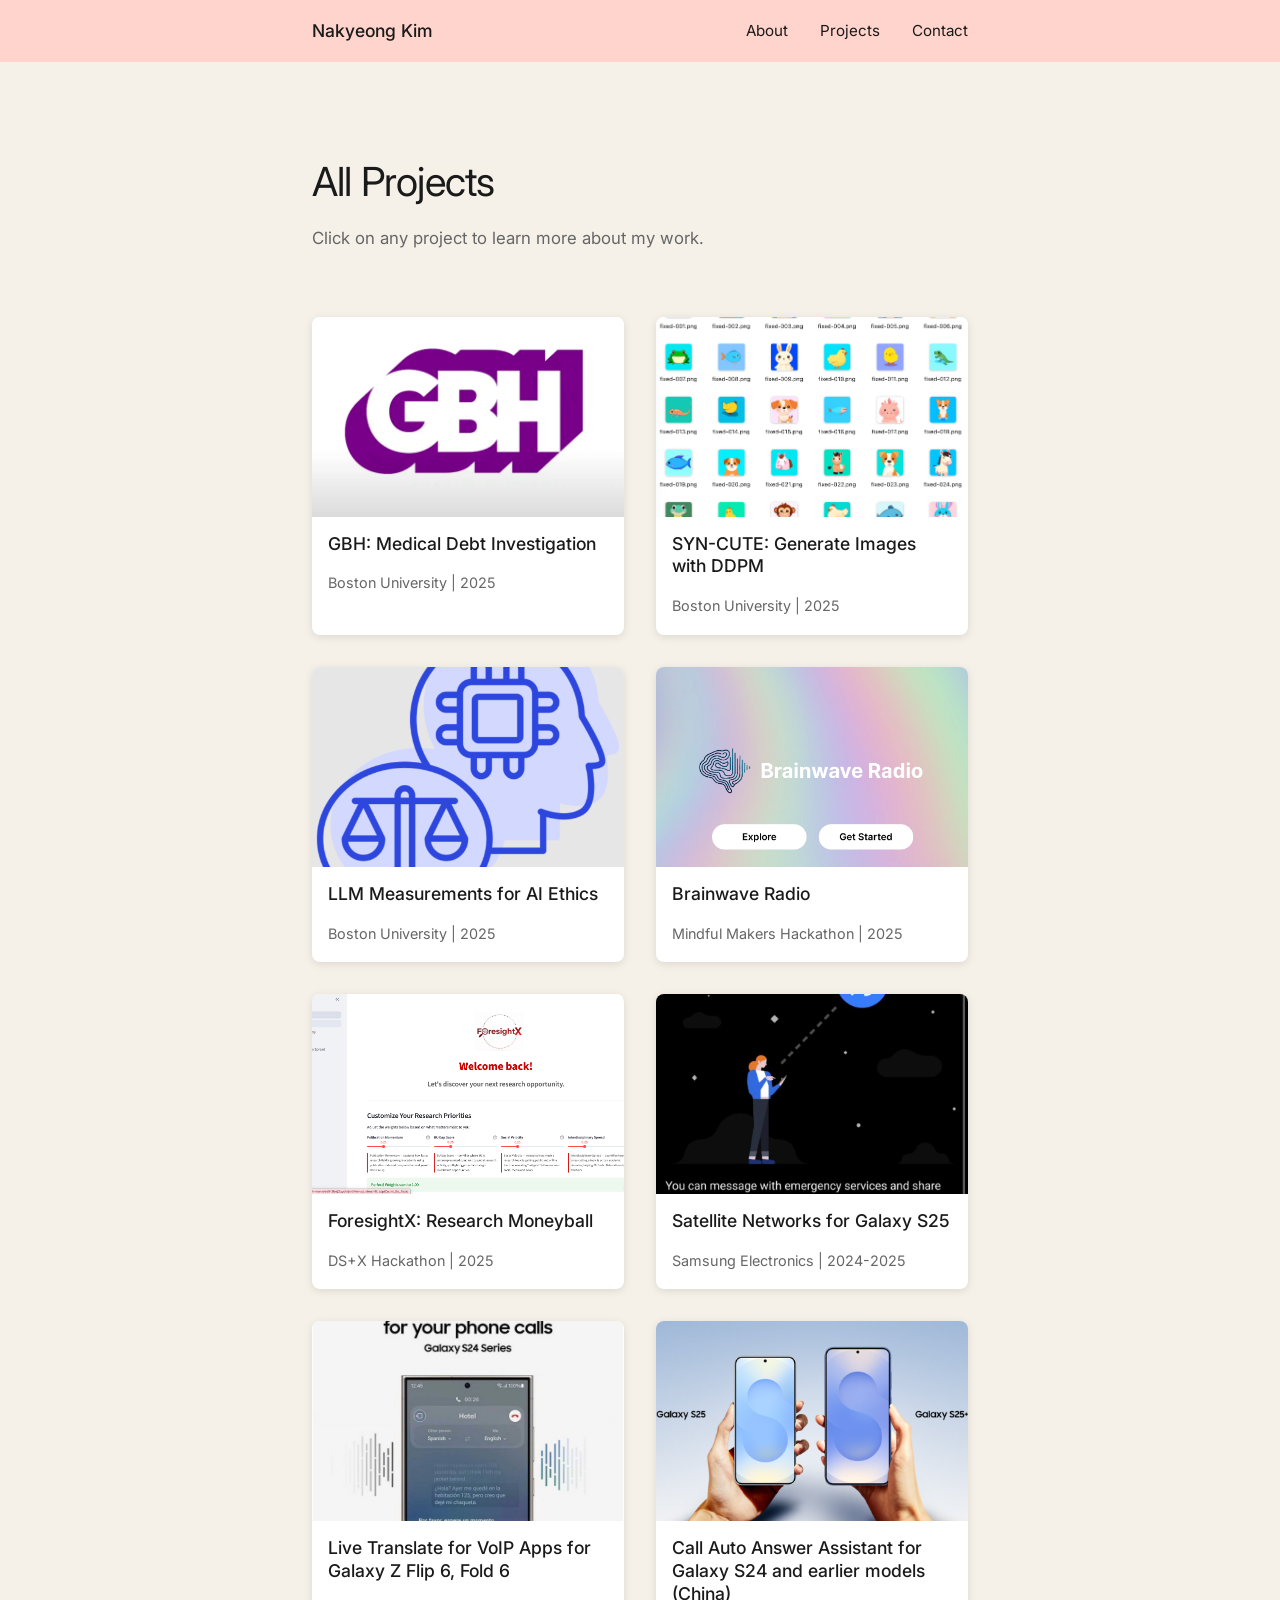
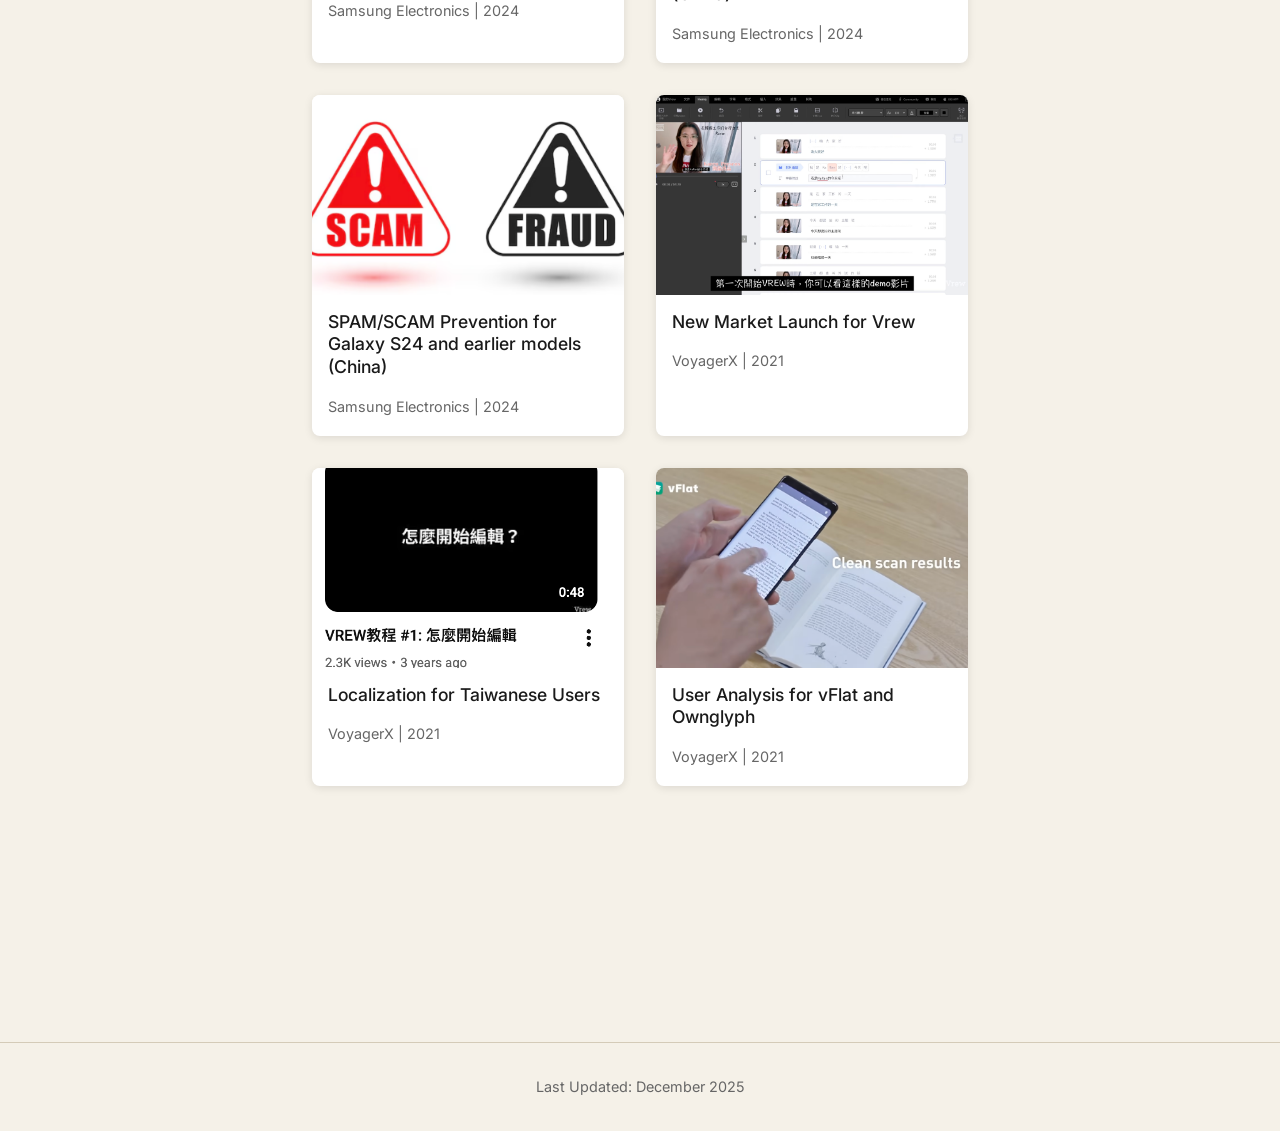
==== projects.html @ 4fd718ca "update project details" ====
<!DOCTYPE html>
<html lang="en">

<head>
    <meta charset="UTF-8">
    <meta name="viewport" content="width=device-width, initial-scale=1.0">
    <title>Projects - Nakyeong Kim</title>
    <meta name="description" content="Project portfolio of Nakyeong Kim">
    <link rel="preconnect" href="https://fonts.googleapis.com">
    <link rel="preconnect" href="https://fonts.gstatic.com" crossorigin>
    <link href="https://fonts.googleapis.com/css2?family=Inter:wght@300;400;500;600&display=swap" rel="stylesheet">
    <link rel="stylesheet" href="style.css">
</head>

<body>
    <nav id="navbar">
        <div class="nav-container">
            <a href="index.html" class="nav-brand">Nakyeong Kim</a>
            <ul class="nav-links">
                <li><a href="index.html#about">About</a></li>
                <li><a href="index.html#research">Projects</a></li>
                <li><a href="index.html#contact">Contact</a></li>
            </ul>
        </div>
    </nav>

    <main>
        <section id="projects-gallery">
            <div class="container">
                <!-- Gallery View -->
                <div id="gallery-view">
                    <h1>All Projects</h1>
                    <p class="page-intro">Click on any project to learn more about my work.</p>

                    <div class="gallery-grid">
                        <!-- Reordered Project Cards -->
                        <div class="gallery-card" onclick="showProject('project6')">
                            <div class="gallery-image">
                                <img src="images/GBH.png" alt="GBH Medical Debt" class="project-thumbnail">
                            </div>
                            <h3>GBH: Medical Debt Investigation</h3>
                            <p class="gallery-meta">Boston University | 2025</p>
                        </div>

                        <div class="gallery-card" onclick="showProject('project9')">
                            <div class="gallery-image">
                                <img src="images/synCUTE.png" alt="synCute" class="project-thumbnail">
                            </div>
                            <h3>SYN-CUTE: Generate Images with DDPM</h3>
                            <p class="gallery-meta">Boston University | 2025</p>
                        </div>

                        <div class="gallery-card" onclick="showProject('project8')">
                            <div class="gallery-image">
                                <img src="images/AIEthics.png" alt="AI Ethics" class="project-thumbnail">
                            </div>
                            <h3>LLM Measurements for AI Ethics</h3>
                            <p class="gallery-meta">Boston University | 2025</p>
                        </div>

                        <div class="gallery-card" onclick="showProject('project11')">
                            <div class="gallery-image">
                                <img src="images/brainwave.png" alt="Brainwave Radio" class="project-thumbnail">
                            </div>
                            <h3>Brainwave Radio</h3>
                            <p class="gallery-meta">Mindful Makers Hackathon | 2025</p>
                        </div>

                        <div class="gallery-card" onclick="showProject('project12')">
                            <div class="gallery-image">
                                <img src="images/moneyball.png" alt="Research Moneyball" class="project-thumbnail">
                            </div>
                            <h3>ForesightX: Research Moneyball</h3>
                            <p class="gallery-meta">DS+X Hackathon | 2025</p>
                        </div>

                        <div class="gallery-card" onclick="showProject('project1')">
                            <div class="gallery-image">
                                <img src="images/Satellite.png" alt="Satellite Networks" class="project-thumbnail">
                            </div>
                            <h3>Satellite Networks for Galaxy S25</h3>
                            <p class="gallery-meta">Samsung Electronics | 2024-2025</p>
                        </div>

                        <div class="gallery-card" onclick="showProject('project2')">
                            <div class="gallery-image">
                                <img src="images/LiveTranslate.png" alt="Live Translate" class="project-thumbnail">
                            </div>
                            <h3>Live Translate for VoIP Apps for Galaxy Z Flip 6, Fold 6</h3>
                            <p class="gallery-meta">Samsung Electronics | 2024</p>
                        </div>

                        <div class="gallery-card" onclick="showProject('project3')">
                            <div class="gallery-image">
                                <img src="images/GalaxyS25.png" alt="Call Assistant" class="project-thumbnail">
                            </div>
                            <h3>Call Auto Answer Assistant for Galaxy S24 and earlier models (China)</h3>
                            <p class="gallery-meta">Samsung Electronics | 2024</p>
                        </div>

                        <div class="gallery-card" onclick="showProject('project4')">
                            <div class="gallery-image">
                                <img src="images/SPAM.png" alt="SPAM Prevention" class="project-thumbnail">
                            </div>
                            <h3>SPAM/SCAM Prevention for Galaxy S24 and earlier models (China)</h3>
                            <p class="gallery-meta">Samsung Electronics | 2024</p>
                        </div>

                        <div class="gallery-card" onclick="showProject('project5')">
                            <div class="gallery-image">
                                <img src="images/VREW.png" alt="Vrew Taiwan" class="project-thumbnail">
                            </div>
                            <h3>New Market Launch for Vrew</h3>
                            <p class="gallery-meta">VoyagerX | 2021</p>
                        </div>

                        <div class="gallery-card" onclick="showProject('project7')">
                            <div class="gallery-image">
                                <img src="images/VREW_tutorial.png" alt="Vrew Tutorials" class="project-thumbnail">
                            </div>
                            <h3>Localization for Taiwanese Users</h3>
                            <p class="gallery-meta">VoyagerX | 2021</p>
                        </div>

                        <div class="gallery-card" onclick="showProject('project10')">
                            <div class="gallery-image">
                                <img src="images/vflat.png" alt="User Analysis" class="project-thumbnail">
                            </div>
                            <h3>User Analysis for vFlat and Ownglyph</h3>
                            <p class="gallery-meta">VoyagerX | 2021</p>
                        </div>
                    </div>
                </div>

                <!-- Project Detail View -->
                <div id="project-detail-view" style="display:none;">
                    <div class="project-main-content" id="project-content">
                        <!-- Content populated dynamically -->
                    </div>

                    <div class="back-link">
                        <button class="back-to-gallery" onclick="showGallery()">← Back to All Projects</button>
                    </div>
                </div>
            </div>
        </section>
    </main>

    <footer>
        <div class="container">
            <p>Last Updated: December 2025</p>
        </div>
    </footer>

    <script>
        const projects = {
            project1: {
                title: "Satellite Networks for Galaxy S25 Series, Fold7, and Flip7",
                meta: "Samsung Electronics | 2024-2025",
                role: "Product Manager/User Experience Manager",
                overview: "As one of 3 product managers in a team of over 100 collaborators, co-led the design and implementation of satellite network features for Samsung's flagship Galaxy devices, enabling users to send messages and make emergency calls even in areas without cellular coverage.",
                responsibilities: [
                    "Designed comprehensive user journey steps and screens for a new feature, satellite networks, targeting 165M market opportunity.",
                    "Tailored user flows to accommodate different carrier infrastructures (T-Mobile, Verizon, CTC), different satellite specs(Starlink, Skylo, Tiantong) and different device models (bar, foldable).",
                    "Coordinated with hardware, software, design, and partnership teams across multiple regions."
                ],
                outcomes: [
                    "Successfully launched satellite networks feature with 3 different carriers, each with different satellite specs and partners, in 2 countries: T-Mobile with Starlink in the United States, Verizon with Google, Skylo in the United States, and CTC with Chinese government and Tiantong Satellite in China mainland."
                ],
                skills: {
                    technical: ["UX Design", "User Journey Mapping", "Prototyping", "Data Analysis"],
                    collaboration: ["Cross-functional team coordination", "Stakeholder management", "International partnerships"]
                },
                links: [
                    { text: "T-Mobile", url: "https://www.t-mobile.com/coverage/satellite-phone-service" },
                    { text: "Verizon", url: "https://www.verizon.com/wireless-devices/smartphones/messages-via-satellite/" },
                    { text: "CTC", url: "https://www.bonchip.com.cn/en/Success-Stories/64.html" }
                ],
                shortTitle: "Satellite Networks for Galaxy S25"
            },
            project2: {
                title: "Live Translate for VoIP Apps for Galaxy Z Flip 6, Fold 6",
                meta: "Samsung Electronics | 2024",
                role: "Product Manager/User Experience Manager",
                overview: "Implemented and expanded Samsung's AI-powered Live Translate feature to support third-party VoIP applications, breaking down language barriers in real-time video and voice calls.",
                responsibilities: [
                    "Analyzed call patterns before and after the feature launch.",
                    "Test and validated the feature, including possible hallucination cases, and implemented necessary safety measures.",
                    "Proposed UX adjustments for each VoIP app for better user experience, including WhatsApp, Google Meet, and KakaoTalk.",
                    "Closley collaborated with design and software teams to implement the feature."
                ],
                outcomes: [
                    "Succesfully launched Live Translate for S24 series and Live Translate for VoIP apps for Galaxy Z Flip/Fold 6.",
                    "Achieved ~3% existing Galaxy S Series user adoption."
                ],
                skills: {
                    technical: ["SQL", "Python", "Data Analysis", "AI Feature Design"],
                    collaboration: ["Product management", "UX research", "Cross-platform integration"]
                },
                links: [
                    { text: "How-To Video", url: "https://youtu.be/pjO51vbbCRY?si=dKKgnFYtHtz6vLuz" },
                    { text: "AD Video", url: "https://youtube.com/shorts/wC5VoVBPYyE?si=B_LuHvbTfmUnu9YQ" }
                ],
                shortTitle: "Live Translate for VoIP Apps"
            },
            project3: {
                title: "Call Auto Answer Assistant for Galaxy S24 and earlier models (China)",
                meta: "Samsung Electronics | 2024",
                role: "Product Manager/User Experience Manager",
                overview: "Designed and launched an AI-driven call assistant feature specifically tailored for the Chinese market.",
                responsibilities: [
                    "Led cross-regional collaboration with multiple China subsidiaries.",
                    "Designed user journey flows for Chinese communication patterns with distinct requirements from Chinese government.",
                    "Tested and validated the feature, including possible hallucination cases, and implemented necessary safety measures."
                ],
                outcomes: [
                    "Achieved the main goal of the project, which was to close the key gap with the competitors in China by adding the feature."
                ],
                skills: {
                    technical: ["UX Design", "AI Feature Design", "Localization", "Data Analysis", "Mandarin Language"],
                    collaboration: ["Cross-regional team management", "Cultural adaptation", "Privacy compliance"]
                },
                links: [],
                shortTitle: "Call Auto Answer Assistant"
            },
            project4: {
                title: "SPAM/SCAM Prevention for Galaxy S24 and earlier models (China)",
                meta: "Samsung Electronics | 2024",
                role: "Product Manager/User Experience Manager",
                overview: "Co-led the development of an advanced spam and scam prevention system for the Galaxy S25 series in China.",
                responsibilities: [
                    "Conducted in-depth analysis using SQL and Python.",
                    "Performed comprehensive competitive analysis.",
                    "Collaborated with data science teams on ML models."
                ],
                outcomes: [
                    "Achieved the main goal of the project, which was to close the key gap with the competitors in China by adding the feature.",
                    "Took this project as the first step to build a spam and scam prevention system in other markets."
                ],
                skills: {
                    technical: ["SQL", "Python", "Machine Learning", "Data Analysis"],
                    collaboration: ["Data science collaboration", "Product strategy", "Competitive research"]
                },
                links: [],
                shortTitle: "SPAM/SCAM Prevention"
            },
            project5: {
                title: "New Market Launch for Vrew",
                meta: "VoyagerX | 2021",
                role: "Product Manager",
                overview: "Led the market research, localization, and launch of Vrew, an AI-powered video editing application, in the Taiwan market.",
                responsibilities: [
                    "Conducted over 30 user testing sessions with local YouTube creators to understand user needs and preferences.",
                    "Led a team of 2, a software developer and I, to develop go-to-market strategies for Taiwan launch and implemented the strategies."

                ],
                outcomes: [
                    "Successfully launched Vrew in Taiwan in 3 months, from market research to launch.",
                    "Achieved a 5%p increase in Monthly Active Users after one month."
                ],
                skills: {
                    technical: ["SQL", "Google Analytics", "User Research", "Market Analysis", "Mandarin Language", "Localization"],
                    collaboration: ["User testing coordination", "Go-to-market strategy", "Regional partnerships"]
                },
                links: [
                    { text: "Vrew Taiwan", url: "https://vrew.ai/zh-TW/" }
                ],
                shortTitle: "Vrew Video Editor - Taiwan Launch"
            },
            project6: {
                title: "GBH: Medical Debt Investigation",
                meta: "Boston University | 2025",
                role: "Slides/Deliverables Coordinator, Data Analyst",
                overview: "Worked with the client, a journalist at GBH, to investigate the court data in Massachusetts to figure out the trends of medical debt, focusing on ambulance services and veterinary care debt.",
                responsibilities: [
                    "Analyzed overall court data using SQL and Python, to find the trends of medical debt filings in Massachusetts.",
                    "Validated data and numbers that were deliverd to the client beforehand to ensure accuracy.",
                    "Created data visualizations and .csv files to communicate findings with the client, a journalist at GBH.",
                    "Ensured the quality of every deliverable and presentations, including github repository and shared Google Drive folders for better collaboration and client communication."
                ],
                outcomes: [
                    "Successfully completed the project on time and delivered the findings to the client, which was featured in two articles on GBH.",
                    "Shared the analysis and insights with the report and poster presentation on the Demo Day"
                ],
                skills: {
                    technical: ["Python", "SQL", "Looker Studio"],
                    collaboration: ["Data presentation", "Client communication", "Deliverable coordination"]
                },
                links: [
                    { text: "Ambulance Debt Article", url: "https://www.wgbh.org/news/health/2025-11-24/need-an-ambulance-in-massachusetts-it-could-leave-you-thousands-in-debt" },
                    { text: "Pet Debt Article", url: "https://www.wgbh.org/news/local/2025-12-15/pet-debt-is-on-the-rise-its-landing-more-people-in-court" }
                ],
                shortTitle: "GBH: Medical Debt Investigation"
            },
            project7: {
                title: "Localization for Taiwanese Users",
                meta: "VoyagerX | 2021",
                role: "Product Manager",
                overview: "Created comprehensive video tutorials to help Taiwanese users get started with Vrew's AI-powered video editing features.",
                responsibilities: [
                    "Produced tutorials by Vrew in Taiwanese version as dogfooding and shared feedback and possible improvements with the team.",
                    "Demonstrated key features and workflows and gathered user feedback to improve tutorial content."
                ],
                outcomes: [
                    "Created the videos as the main source of education for Taiwanese users to get started with Vrew and for CS team to help them understand the product.",
                    "By sharing the video and testing the product with Taiwanese users, the team was able to improve the product based on the feedback, which contributed to 5%p increase in Monthly Active Users after one month."
                ],
                skills: {
                    technical: ["Video Production", "Content Creation", "Localization"],
                    collaboration: ["User education", "Feedback collection", "Community engagement"]
                },
                links: [
                    { text: "Tutorial 1", url: "https://youtu.be/7mSzyBrVYF8?si=nEXOcerzpyeCGx_T" },
                    { text: "Tutorial 2", url: "https://youtu.be/doPzrI3zNnM?si=XdDPCY208_eCGvfI" },
                    { text: "Tutorial 3", url: "https://youtu.be/FXpU-ItSork?si=9VV20jpGS-3KTWdC" },
                    { text: "Tutorial 4", url: "https://youtu.be/-70D_ZGPBfY?si=CFIt2Yt-o4AXp4jm" }
                ],
                shortTitle: "Create Vrew Tutorials for Taiwanese Users"
            },
            project8: {
                title: "LLM Measurements for AI Ethics",
                meta: "Boston University | 2025",
                role: "Main Coder, Researcher",
                overview: "As a team, we conducted research on ethical implications of AI systems, especially in the field of Privacy, developing comprehensive benchmarks to evaluate AI model behavior and fairness.",
                responsibilities: [
                    "Developed ethical benchmark framework, including prompt testing and documentation evaluation, in the field of Privacy for AI model evaluation.",
                    "Collaborating with another teammate, we created a prompt testing methodology to have 2 LLMs generate responses to the prompt and have another LLM evaluate the responses as a judge.",
                    "Wrote four parts of the research paper, regarding categories related to Privacy Risk & Attacks and AI Agent Data."
                ],
                outcomes: [
                    "Received 98/100 for the final report, especially for the prompt testing methodology and mechanisms."
                ],
                skills: {
                    technical: ["Python", "API Call", "LLM API", "Ethical AI Frameworks", "Benchmark Development"],
                    collaboration: ["Academic research", "Ethics committees", "Interdisciplinary collaboration"]
                },
                links: [
                    { text: "Research Paper", url: "https://drive.google.com/file/d/1JwAq4ewSHCd9zw3V1jx_fV_gp8j-hmCy/view?usp=sharing" },
                    { text: "Github", url: "https://github.com/MarkYu1111/AI_Ethics_Six_Smarties" }
                ],
                shortTitle: "AI Ethics Research"
            },
            project9: {
                title: "SYN-CUTE: Generate Images with DDPM",
                meta: "Boston University | 2025",
                role: "Solo Project",
                overview: "As a part of DS542: Deep Learning in Data Science, I implemented an image generation model using Denoising Diffusion Probabilistic Models (DDPM) trained on 22,000 animal images to create cute and appealing visual content.",
                responsibilities: [
                    "Implemented DDPM (Denoising Diffusion Probabilistic Model) for image generation to reach the target Inception Score of 9, which was second highest in the class.",
                    "Optimized model performance and generation quality by fine-tuning hyperparameters and using data augmentation techniques."
                ],
                outcomes: [
                    "Took the top place in the class overall, with inception score of 9.007 (avg 6.5), Inception Fréchet Distance of 460 (avg 900), and satisfactory class diversity with each class having 50% of the total images."
                ],
                skills: {
                    technical: ["Python", "PyTorch", "DDPM", "Deep Learning", "Computer Vision"],
                    collaboration: ["Independent research", "Dataset curation", "Model optimization"]
                },
                links: [],
                shortTitle: "synCute: AI-Powered Design Tool"
            },
            project10: {
                title: "User Analysis for vFlat and Ownglyph",
                meta: "VoyagerX | 2021",
                role: "Product Manager",
                overview: "As one of the only two product managers in the company, I conducted user data analysis for other services from the company, including vFlat, a document scanning application, to improve user experience and retention.",
                responsibilities: [
                    "Analyzed user behavior patterns using SQL and Google Analytics, and identified key user segments and their needs.",
                    "Led bi-weekly data analysis meetings with designers and developers to discuss user data and make data-driven decisions.",
                    "Wrote guidelines with SQL queries for CS team without technical backgrounds to understand the user data and run the queries to analyze the data."
                ],
                outcomes: [
                    "Helped developers to understand the user data to close siloed understanding between product and development teams and improve user experience.",
                    "Assisted other product managers and CS team with following the guidelines, which helped them to analyze user actions alone after several rounds of data meetings."
                ],
                skills: {
                    technical: ["SQL", "Google Analytics", "User Behavior Analysis", "Data Visualization"],
                    collaboration: ["Product team collaboration", "User research", "Data-driven decision making"]
                },
                links: [],
                shortTitle: "User Analysis"
            },
            project11: {
                title: "Brainwave Radio",
                meta: "Mindful Makers Hackathon | 2025",
                role: "Main Coder (A team of 2: Designer, Programmer)",
                overview: "Developed a music generation system that creates personalized soundscapes based on real-time EEG data obtained through Neurables headset to enhance mindfulness and meditation experiences.",
                responsibilities: [
                    "Designed and implemented a brainwave-to-music pipeline using EEG data, being generated real-time with Neuralbe headsets.",
                    "Created emotion detection algorithms to map brainwave patterns to musical elements based on EEG data.",
                    "Integrated AI music generation to produce adaptive soundscapes in real-time, both individual and group sessions."
                ],
                outcomes: [
                    "Successfully generated audio based on the EEG data in real-time",
                    "Delivered the first MVP of the project in 6 hours."
                ],
                skills: {
                    technical: ["Python", "EEG Data Processing", "AI Music Generation", "Emotion Detection"],
                    collaboration: ["Hackathon team collaboration", "Rapid prototyping", "Design collaboration"]
                },
                links: [
                    { text: "GitHub", url: "https://github.com/NakyeongKimm/Mindfulness-Hack-BrainwaveRadio" }
                ],
                shortTitle: "Brainwave Radio"
            },
            project12: {
                title: "ForesightX: Research Moneyball",
                meta: "DS+X Hackathon | 2025",
                role: "Main Coder (A team of 4: 2 Designers, 2 Programmers)",
                overview: "Built a data-driven platform to optimize research topic selection using advanced analytics.",
                responsibilities: [
                    "Led a team of four to develop a data-driven platform to optimize research topic selection using advanced analytics.",
                    "Developed predictive models to identify high-impact research topics by analzing academic papers and research data from OpenAlex API.",
                    "Created data visualization dashboards for research metrics and trends.",
                    "Presented findings to the hackathon judges and received positive feedback."
                ],
                outcomes: [
                    "Successfully developed a data-driven platform to optimize research topic selection using advanced analytics and presented findings with deployed web app."
                ],
                skills: {
                    technical: ["Python", "API Call", "Data Visualization", "Analytics"],
                    collaboration: ["Hackathon collaboration", "Data science teamwork", "Presentation"]
                },
                links: [
                    { text: "GitHub", url: "https://github.com/NakyeongKimm/DS-X-Research-Moneyball" }
                ],
                shortTitle: "Research Moneyball"
            }
        };

        function showProject(projectId) {
            const project = projects[projectId];
            const galleryView = document.getElementById('gallery-view');
            const detailView = document.getElementById('project-detail-view');
            const contentDiv = document.getElementById('project-content');

            // Build project content with links after overview
            let content = `
                <h2>${project.title}</h2>
                <p class="project-meta">${project.meta}</p>
                
                <h3>Overview</h3>
                <p>${project.overview}</p>
            `;

            // Add links right after overview if they exist
            if (project.links.length > 0) {
                content += `
                    <div class="project-links">
                        ${project.links.map(link => `<a href="${link.url}" target="_blank">${link.text}</a>`).join('')}
                    </div>
                `;
            }

            // Add Job Title/Role
            content += `
                <h3>Job Title/Role</h3>
                <p>${project.role || 'Product Manager'}</p>
            `;

            // Add responsibilities
            content += `
                <h3>Key Responsibilities</h3>
                <ul>
                    ${project.responsibilities.map(r => `<li>${r}</li>`).join('')}
                </ul>
            `;

            // Add outcomes if they exist
            if (project.outcomes && project.outcomes.length > 0) {
                content += `
                    <h3>Outcomes</h3>
                    <ul>
                        ${project.outcomes.map(o => `<li>${o}</li>`).join('')}
                    </ul>
                `;
            }

            // Add skills
            content += `
                <h3>Skills</h3>
                <div class="skills-section">
                    <div class="skill-category">
                        <h4>Technical Skills</h4>
                        <div class="skill-tags">
                            ${project.skills.technical.map(skill => `<span class="skill-tag">${skill}</span>`).join('')}
                        </div>
                    </div>
                    <div class="skill-category">
                        <h4>Collaboration</h4>
                        <div class="skill-tags">
                            ${project.skills.collaboration.map(skill => `<span class="skill-tag">${skill}</span>`).join('')}
                        </div>
                    </div>
                </div>
            `;

            contentDiv.innerHTML = content;

            // Toggle views
            galleryView.style.display = 'none';
            detailView.style.display = 'block';
            window.scrollTo({ top: 0, behavior: 'smooth' });
        }

        function showGallery() {
            const galleryView = document.getElementById('gallery-view');
            const detailView = document.getElementById('project-detail-view');

            galleryView.style.display = 'block';
            detailView.style.display = 'none';
            window.scrollTo({ top: 0, behavior: 'smooth' });
        }

        // Check for hash in URL on page load and show corresponding project
        window.addEventListener('DOMContentLoaded', function () {
            const hash = window.location.hash;
            if (hash && hash.startsWith('#project')) {
                const projectId = hash.substring(1); // Remove the '#'
                if (projects[projectId]) {
                    showProject(projectId);
                }
            }
        });
    </script>
</body>

</html>
---- style.css ----
/* Reset and Base Styles */
* {
    margin: 0;
    padding: 0;
    box-sizing: border-box;
}

:root {
    --color-text: #1a1a1a;
    --color-text-light: #666;
    --color-bg: #f5f1e8;
    --color-nav-bg: #ffd4cc;
    --color-accent: #ff7f6e;
    --color-accent-hover: #ff9f8e;
    --color-border: #d4cbb8;
    --font-main: 'Inter', -apple-system, BlinkMacSystemFont, 'Segoe UI', sans-serif;
    --max-width: 720px;
    --spacing-xs: 0.5rem;
    --spacing-sm: 1rem;
    --spacing-md: 2rem;
    --spacing-lg: 4rem;
    --spacing-xl: 6rem;
}

html {
    scroll-behavior: smooth;
    font-size: 16px;
}

body {
    font-family: var(--font-main);
    color: var(--color-text);
    background-color: var(--color-bg);
    line-height: 1.7;
    font-weight: 400;
    -webkit-font-smoothing: antialiased;
    -moz-osx-font-smoothing: grayscale;
}

/* Typography */
h1,
h2,
h3,
h4,
h5,
h6 {
    font-weight: 500;
    line-height: 1.3;
    margin-bottom: var(--spacing-sm);
}

h1 {
    font-size: 2.5rem;
    font-weight: 400;
    letter-spacing: -0.02em;
}

h2 {
    font-size: 1.75rem;
    font-weight: 500;
    margin-bottom: var(--spacing-md);
}

h3 {
    font-size: 1.25rem;
    font-weight: 500;
}

p {
    margin-bottom: var(--spacing-sm);
}

a {
    color: var(--color-accent);
    text-decoration: none;
    transition: color 0.2s ease;
}

a:hover {
    color: var(--color-accent-hover);
}

/* Container */
.container {
    max-width: var(--max-width);
    margin: 0 auto;
    padding: 0 var(--spacing-md);
}

/* Navigation */
#navbar {
    position: fixed;
    top: 0;
    left: 0;
    right: 0;
    background-color: var(--color-nav-bg);
    border-bottom: 1px solid var(--color-bg);
    z-index: 1000;
    padding: var(--spacing-sm) 0;
}

.nav-container {
    max-width: var(--max-width);
    margin: 0 auto;
    padding: 0 var(--spacing-md);
    display: flex;
    justify-content: space-between;
    align-items: center;
}

.nav-brand {
    font-weight: 500;
    color: var(--color-text);
    font-size: 1.1rem;
}

.nav-links {
    display: flex;
    list-style: none;
    gap: var(--spacing-md);
}

.nav-links a {
    color: var(--color-text);
    font-size: 0.95rem;
    transition: color 0.2s ease;
}

.nav-links a:hover,
.nav-links a.active {
    color: var(--color-accent);
}

/* Main Content */
main {
    margin-top: 60px;
}

section {
    padding: var(--spacing-xl) 0;
}

/* Hero Section */
#hero {
    padding: var(--spacing-xl) 0 var(--spacing-lg) 0;
}

#hero h1 {
    margin-bottom: var(--spacing-sm);
}

#hero .subtitle {
    font-size: 1.1rem;
    color: var(--color-text-light);
    max-width: 600px;
    line-height: 1.6;
}

/* About Section */
#about {
    padding: var(--spacing-md) 0;
}

#about .about-content {
    max-width: 100%;
}

#about p {
    color: var(--color-text);
    margin-bottom: var(--spacing-md);
}

.info-list {
    margin-top: var(--spacing-md);
    padding-top: var(--spacing-md);
    border-top: 1px solid var(--color-border);
}

.info-item {
    display: flex;
    margin-bottom: var(--spacing-sm);
    gap: var(--spacing-sm);
}

.info-item .label {
    font-weight: 500;
    min-width: 80px;
    color: var(--color-text);
}

.info-item .value {
    color: var(--color-text-light);
}

.info-item .value a {
    color: var(--color-accent);
}

/* Research/Projects Section */
#research .section-intro {
    color: var(--color-text-light);
    margin-bottom: var(--spacing-lg);
}

.project-list {
    display: flex;
    flex-direction: column;
    gap: var(--spacing-lg);
}

.project {
    padding-bottom: var(--spacing-lg);
    border-bottom: 1px solid var(--color-border);
}

.project:last-child {
    border-bottom: none;
    padding-bottom: 0;
}

.project h3 {
    margin-bottom: var(--spacing-xs);
    color: var(--color-text);
}

.project-meta {
    font-size: 0.9rem;
    color: var(--color-text-light);
    margin-bottom: var(--spacing-sm);
}

.project-description {
    color: var(--color-text);
    margin-bottom: var(--spacing-sm);
}

.project-links {
    display: flex;
    gap: var(--spacing-sm);
    flex-wrap: wrap;
}

.project-links a {
    font-size: 0.9rem;
    padding: 0.4rem 0.8rem;
    border: 1px solid var(--color-border);
    border-radius: 4px;
    color: var(--color-text);
    transition: all 0.2s ease;
}

.project-links a:hover {
    border-color: var(--color-accent);
    color: var(--color-accent);
    opacity: 1;
}

/* Contact Section */
#contact {
    padding-bottom: var(--spacing-xl);
}

#contact p {
    color: var(--color-text-light);
    margin-bottom: var(--spacing-md);
}

.contact-info {
    display: flex;
    flex-direction: column;
    gap: var(--spacing-sm);
}

.contact-link {
    font-size: 1.1rem;
    color: var(--color-accent);
    display: inline-block;
}

/* Footer */
footer {
    border-top: 1px solid var(--color-border);
    padding: var(--spacing-md) 0;
    margin-top: var(--spacing-xl);
}

footer p {
    text-align: center;
    color: var(--color-text-light);
    font-size: 0.9rem;
    margin: 0;
}

/* Responsive Design */
@media (max-width: 768px) {
    :root {
        --spacing-lg: 3rem;
        --spacing-xl: 4rem;
    }

    html {
        font-size: 15px;
    }

    h1 {
        font-size: 2rem;
    }

    h2 {
        font-size: 1.5rem;
    }

    .nav-container {
        padding: 0 var(--spacing-sm);
    }

    .container {
        padding: 0 var(--spacing-sm);
    }

    .nav-links {
        gap: var(--spacing-sm);
    }

    .nav-links a {
        font-size: 0.9rem;
    }

    .info-item {
        flex-direction: column;
        gap: 0.25rem;
    }

    .info-item .label {
        min-width: auto;
    }
}

@media (max-width: 480px) {
    h1 {
        font-size: 1.75rem;
    }

    .nav-brand {
        font-size: 1rem;
    }

    .nav-links {
        gap: 0.75rem;
    }

    .nav-links a {
        font-size: 0.85rem;
    }
}

/* Smooth Fade-in Animation */
.fade-in {
    opacity: 0;
    transform: translateY(20px);
    transition: opacity 0.6s ease, transform 0.6s ease;
}

.fade-in.visible {
    opacity: 1;
    transform: translateY(0);
}

/* More Link Styling */
.more-link {
    color: #666;
    font-weight: 700;
    white-space: nowrap;
}

.more-link:hover {
    color: #333;
}

/* Projects Detail Page */
#projects-detail {
    padding: var(--spacing-xl) 0;
}

#projects-detail h1 {
    margin-bottom: var(--spacing-sm);
}

.page-intro {
    color: var(--color-text-light);
    margin-bottom: var(--spacing-lg);
    font-size: 1.05rem;
}

.project-detail-list {
    display: flex;
    flex-direction: column;
    gap: var(--spacing-xl);
}

.project-detail {
    padding-bottom: var(--spacing-xl);
    border-bottom: 1px solid var(--color-border);
}

.project-detail:last-child {
    border-bottom: none;
}

.project-header {
    margin-bottom: var(--spacing-md);
}

.project-header h2 {
    margin-bottom: var(--spacing-xs);
    font-size: 1.5rem;
}

.project-body h3 {
    margin-top: var(--spacing-md);
    margin-bottom: var(--spacing-sm);
    font-size: 1.1rem;
    color: var(--color-text);
}

.project-body h3:first-child {
    margin-top: 0;
}

.project-body ul {
    margin: var(--spacing-sm) 0;
    padding-left: var(--spacing-md);
}

.project-body li {
    margin-bottom: var(--spacing-xs);
    line-height: 1.7;
}

.back-link {
    margin-top: var(--spacing-xl);
    padding-top: var(--spacing-md);
    border-top: 1px solid var(--color-border);
}

.back-link a {
    color: var(--color-text);
    font-weight: 500;
}

.back-link a:hover {
    color: var(--color-accent);
}

/* Profile Image */
.profile-image-container {
    margin-bottom: var(--spacing-md);
    display: flex;
    justify-content: center;
}

.profile-image {
    width: 200px;
    height: 200px;
    border-radius: 50%;
    object-fit: cover;
    border: 3px solid var(--color-border);
}

/* Contact Buttons */
.contact-buttons {
    display: flex;
    gap: var(--spacing-sm);
    margin-top: var(--spacing-md);
    flex-wrap: wrap;
}

.contact-button {
    padding: 0.6rem 1.2rem;
    background-color: transparent;
    color: var(--color-accent);
    border: 2px solid var(--color-accent);
    border-radius: 6px;
    font-weight: 500;
    transition: all 0.2s ease;
    display: inline-block;
    font-size: 0.95rem;
}

.contact-button:hover {
    background-color: var(--color-accent);
    color: white;
}

/* View All Projects Link */
.view-all-projects {
    margin-top: var(--spacing-lg);
    text-align: center;
    padding-top: var(--spacing-md);
    border-top: 1px solid var(--color-border);
}

.view-all-link {
    font-size: 1.1rem;
    font-weight: 500;
    color: var(--color-accent);
    display: inline-block;
    padding: 0.8rem 2rem;
    border: 2px solid var(--color-accent);
    border-radius: 6px;
    transition: all 0.2s ease;
}

.view-all-link:hover {
    background-color: var(--color-accent);
    color: white;
}

@media (max-width: 768px) {
    .profile-image {
        width: 150px;
        height: 150px;
    }

    .contact-buttons {
        justify-content: center;
    }
}

/* Hero Section with Side-by-Side Layout */
.hero-content {
    display: flex;
    align-items: center;
    gap: var(--spacing-lg);
    justify-content: space-between;
}

.hero-text {
    flex: 1;
}

.hero-image {
    flex-shrink: 0;
}

.hero-image .profile-image {
    width: 250px;
    height: 250px;
    border-radius: 50%;
    object-fit: cover;
    border: 4px solid var(--color-bg);
}

@media (max-width: 768px) {
    .hero-content {
        flex-direction: column-reverse;
        gap: var(--spacing-md);
        text-align: center;
    }

    .hero-image .profile-image {
        width: 180px;
        height: 180px;
    }
}

/* Recent News Sticky Note */
#recent-news {
    padding: var(--spacing-lg) 0;
}

.sticky-note {
    background-color: #fafaf8;
    border-left: 3px solid var(--color-accent);
    padding: var(--spacing-md);
    box-shadow: 0 1px 3px rgba(0, 0, 0, 0.08);
    max-width: 600px;
    margin: 0 auto;
    border-radius: 4px;
}

.sticky-note h2 {
    font-size: 1.2rem;
    margin-bottom: var(--spacing-sm);
    color: var(--color-text);
    font-weight: 500;
}

.news-list {
    list-style: none;
    padding: 0;
}

.news-list li {
    padding: var(--spacing-xs) 0;
    border-bottom: 1px dashed #d4cbb8;
    line-height: 1.6;
}

.news-list li:last-child {
    border-bottom: none;
}

.news-list a {
    color: var(--color-accent);
    font-weight: 500;
}

/* Gallery Grid */
.gallery-grid {
    display: grid;
    grid-template-columns: repeat(auto-fill, minmax(280px, 1fr));
    gap: var(--spacing-md);
    margin: var(--spacing-lg) 0;
}

.gallery-card {
    background: white;
    border-radius: 8px;
    overflow: hidden;
    box-shadow: 0 2px 8px rgba(0, 0, 0, 0.1);
    cursor: pointer;
    transition: transform 0.2s ease, box-shadow 0.2s ease;
}

.gallery-card:hover {
    transform: translateY(-4px);
    box-shadow: 0 4px 16px rgba(0, 0, 0, 0.15);
}

.gallery-image {
    width: 100%;
    height: 200px;
    overflow: hidden;
    background-color: #f0f0f0;
}

.project-thumbnail {
    width: 100%;
    height: 100%;
    object-fit: cover;
}

.gallery-card h3 {
    padding: var(--spacing-sm);
    margin: 0;
    font-size: 1.1rem;
    color: var(--color-text);
}

.gallery-meta {
    padding: 0 var(--spacing-sm) var(--spacing-sm);
    margin: 0;
    font-size: 0.9rem;
    color: var(--color-text-light);
}

/* Expanded Project Details */
.project-detail-expanded {
    margin-top: var(--spacing-lg);
    padding: var(--spacing-md);
    background: white;
    border-radius: 8px;
    box-shadow: 0 4px 16px rgba(0, 0, 0, 0.1);
    animation: fadeIn 0.3s ease;
}

@keyframes fadeIn {
    from {
        opacity: 0;
        transform: translateY(-10px);
    }

    to {
        opacity: 1;
        transform: translateY(0);
    }
}

.detail-header {
    display: flex;
    justify-content: space-between;
    align-items: flex-start;
    margin-bottom: var(--spacing-sm);
}

.detail-header h2 {
    margin: 0;
    flex: 1;
}

.close-btn {
    background: none;
    border: none;
    font-size: 2rem;
    color: var(--color-text-light);
    cursor: pointer;
    padding: 0;
    width: 40px;
    height: 40px;
    display: flex;
    align-items: center;
    justify-content: center;
    transition: color 0.2s ease;
}

.close-btn:hover {
    color: var(--color-accent);
}

.project-detail-expanded h3 {
    margin-top: var(--spacing-md);
    margin-bottom: var(--spacing-sm);
}

.project-detail-expanded ul {
    margin: var(--spacing-sm) 0;
    padding-left: var(--spacing-md);
}

.project-detail-expanded li {
    margin-bottom: var(--spacing-xs);
}

@media (max-width: 768px) {
    .gallery-grid {
        grid-template-columns: 1fr;
    }

    .sticky-note {
        margin: 0 var(--spacing-sm);
    }
}

/* Project Detail View with Sidebar */
.detail-layout {
    display: flex;
    gap: var(--spacing-lg);
    margin-top: var(--spacing-md);
}

.project-sidebar {
    width: 250px;
    flex-shrink: 0;
}

.project-sidebar h3 {
    font-size: 1.1rem;
    margin-bottom: var(--spacing-sm);
}

.sidebar-projects {
    display: flex;
    flex-direction: column;
    gap: var(--spacing-sm);
    margin-bottom: var(--spacing-md);
}

.sidebar-project-item {
    padding: var(--spacing-sm);
    background: white;
    border-radius: 6px;
    border: 1px solid var(--color-border);
    cursor: pointer;
    transition: all 0.2s ease;
}

.sidebar-project-item:hover {
    border-color: var(--color-accent);
    box-shadow: 0 2px 8px rgba(0, 0, 0, 0.1);
}

.sidebar-project-item h4 {
    font-size: 0.95rem;
    margin: 0 0 0.25rem 0;
    color: var(--color-text);
}

.sidebar-meta {
    font-size: 0.8rem;
    color: var(--color-text-light);
    margin: 0;
}

.back-to-gallery {
    width: 100%;
    padding: 0.6rem 1rem;
    background-color: transparent;
    color: var(--color-text);
    border: 2px solid var(--color-border);
    border-radius: 6px;
    font-weight: 500;
    cursor: pointer;
    transition: all 0.2s ease;
}

.back-to-gallery:hover {
    border-color: var(--color-accent);
    color: var(--color-accent);
}

.project-main-content {
    flex: 1;
    background: white;
    padding: var(--spacing-md);
    border-radius: 8px;
    box-shadow: 0 2px 8px rgba(0, 0, 0, 0.1);
}

.project-main-content h2 {
    margin-top: 0;
}

.project-main-content h3 {
    margin-top: var(--spacing-md);
    margin-bottom: var(--spacing-sm);
}

.project-main-content ul {
    margin: var(--spacing-sm) 0;
    padding-left: var(--spacing-md);
}

.project-main-content li {
    margin-bottom: var(--spacing-xs);
}

@media (max-width: 768px) {
    .detail-layout {
        flex-direction: column;
    }

    .project-sidebar {
        width: 100%;
        order: 2;
    }

    .project-main-content {
        order: 1;
    }
}

/* Skills Section */
.skills-section {
    margin-top: var(--spacing-md);
    display: flex;
    flex-direction: column;
    gap: var(--spacing-md);
}

.skill-category h4 {
    font-size: 1rem;
    margin-bottom: var(--spacing-sm);
    color: var(--color-text);
}

.skill-tags {
    display: flex;
    flex-wrap: wrap;
    gap: 0.5rem;
}

.skill-tag {
    padding: 0.4rem 0.8rem;
    background-color: var(--color-bg);
    border: 1px solid var(--color-border);
    border-radius: 4px;
    font-size: 0.9rem;
    color: var(--color-text);
}

@media (max-width: 768px) {
    .skill-tags {
        gap: 0.4rem;
    }

    .skill-tag {
        font-size: 0.85rem;
        padding: 0.3rem 0.6rem;
    }
}

/* Profile Info (Pronouns & Pronunciation) */
.profile-info {
    text-align: center;
    margin-top: var(--spacing-sm);
}

.profile-info p {
    font-size: 0.9rem;
    color: var(--color-text-light);
    margin: 0.25rem 0;
}

.pronouns {
    font-weight: 500;
}

.pronunciation {
    font-style: italic;
}

@media (max-width: 768px) {
    .profile-info p {
        font-size: 0.85rem;
    }
}

/* Project Thumbnails on Main Page */
.project {
    display: flex;
    gap: var(--spacing-md);
    align-items: flex-start;
}

.project-thumbnail-container {
    flex-shrink: 0;
    width: 200px;
    height: 150px;
    overflow: hidden;
    border-radius: 8px;
    background-color: #f0f0f0;
}

.project-thumbnail-main {
    width: 100%;
    height: 100%;
    object-fit: contain;
}

.project-content {
    flex: 1;
}

@media (max-width: 768px) {
    .project {
        flex-direction: column;
    }

    .project-thumbnail-container {
        width: 100%;
        height: 180px;
    }
}
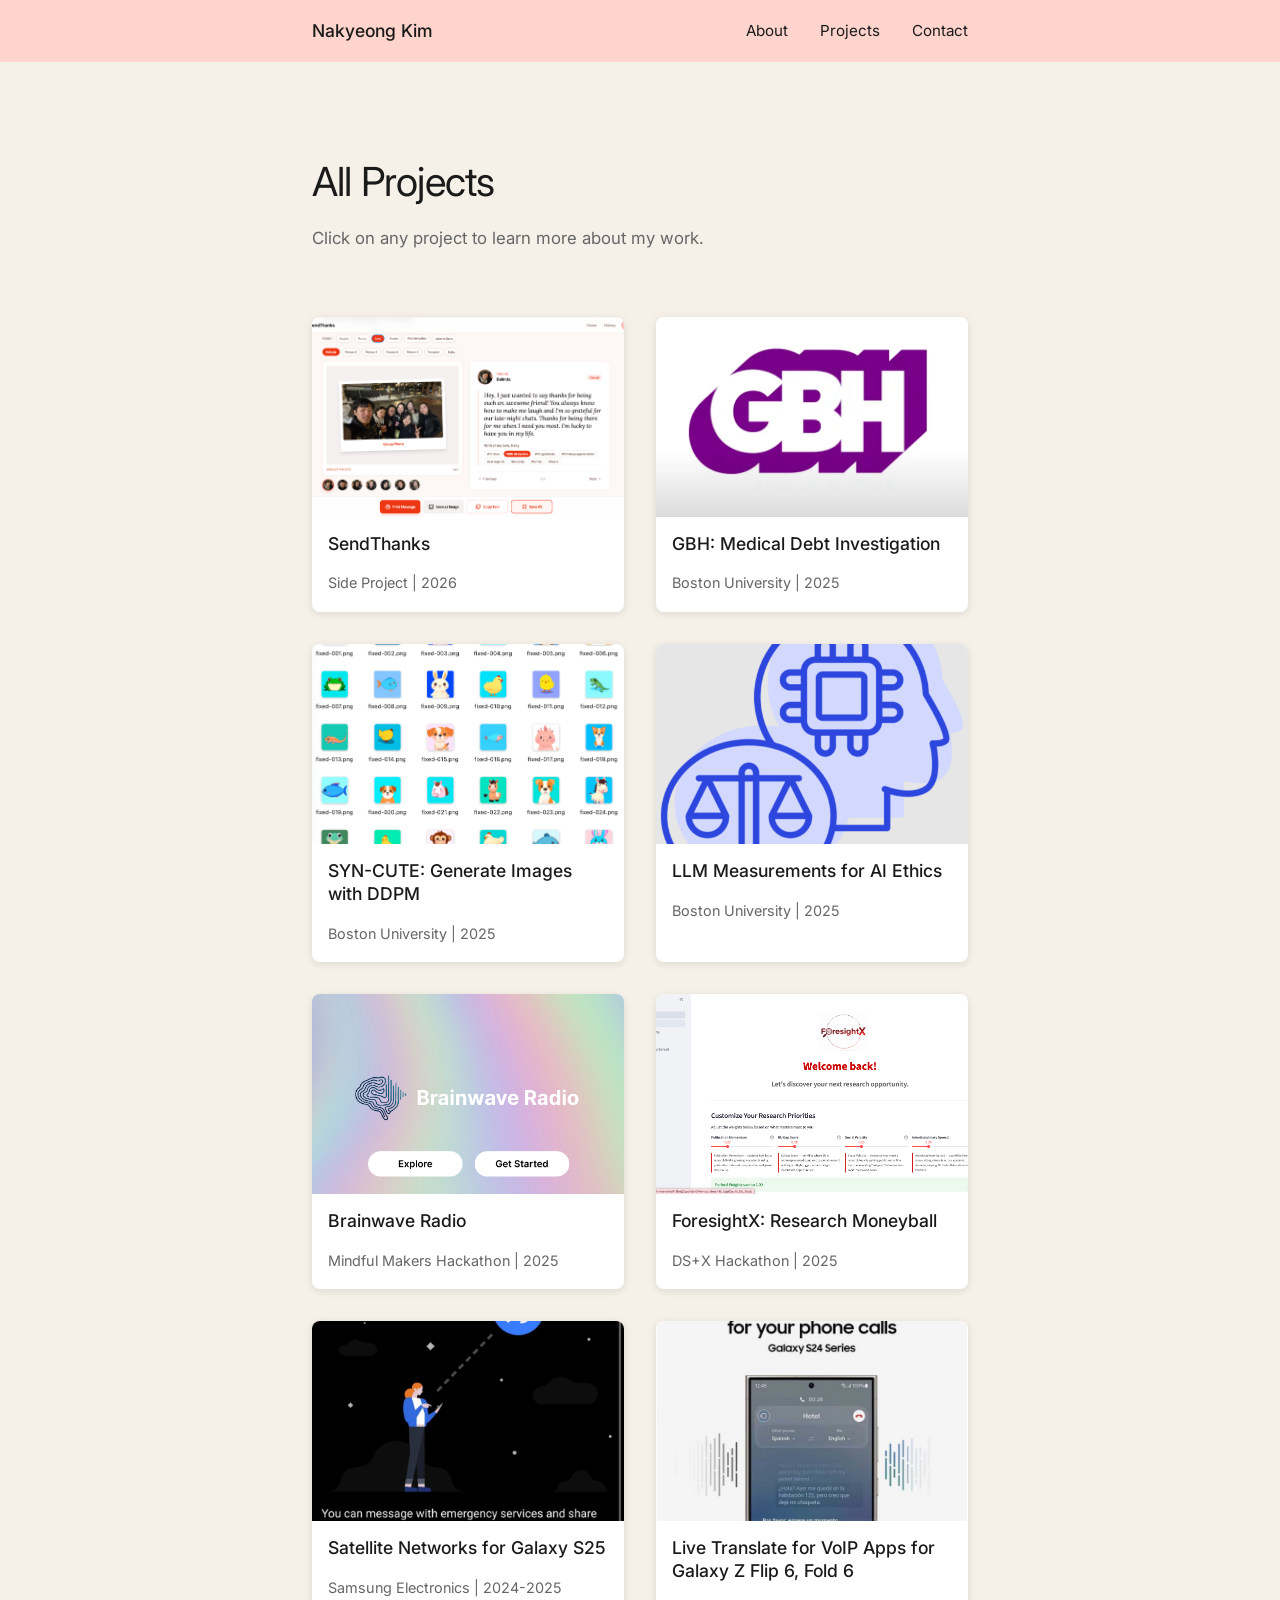
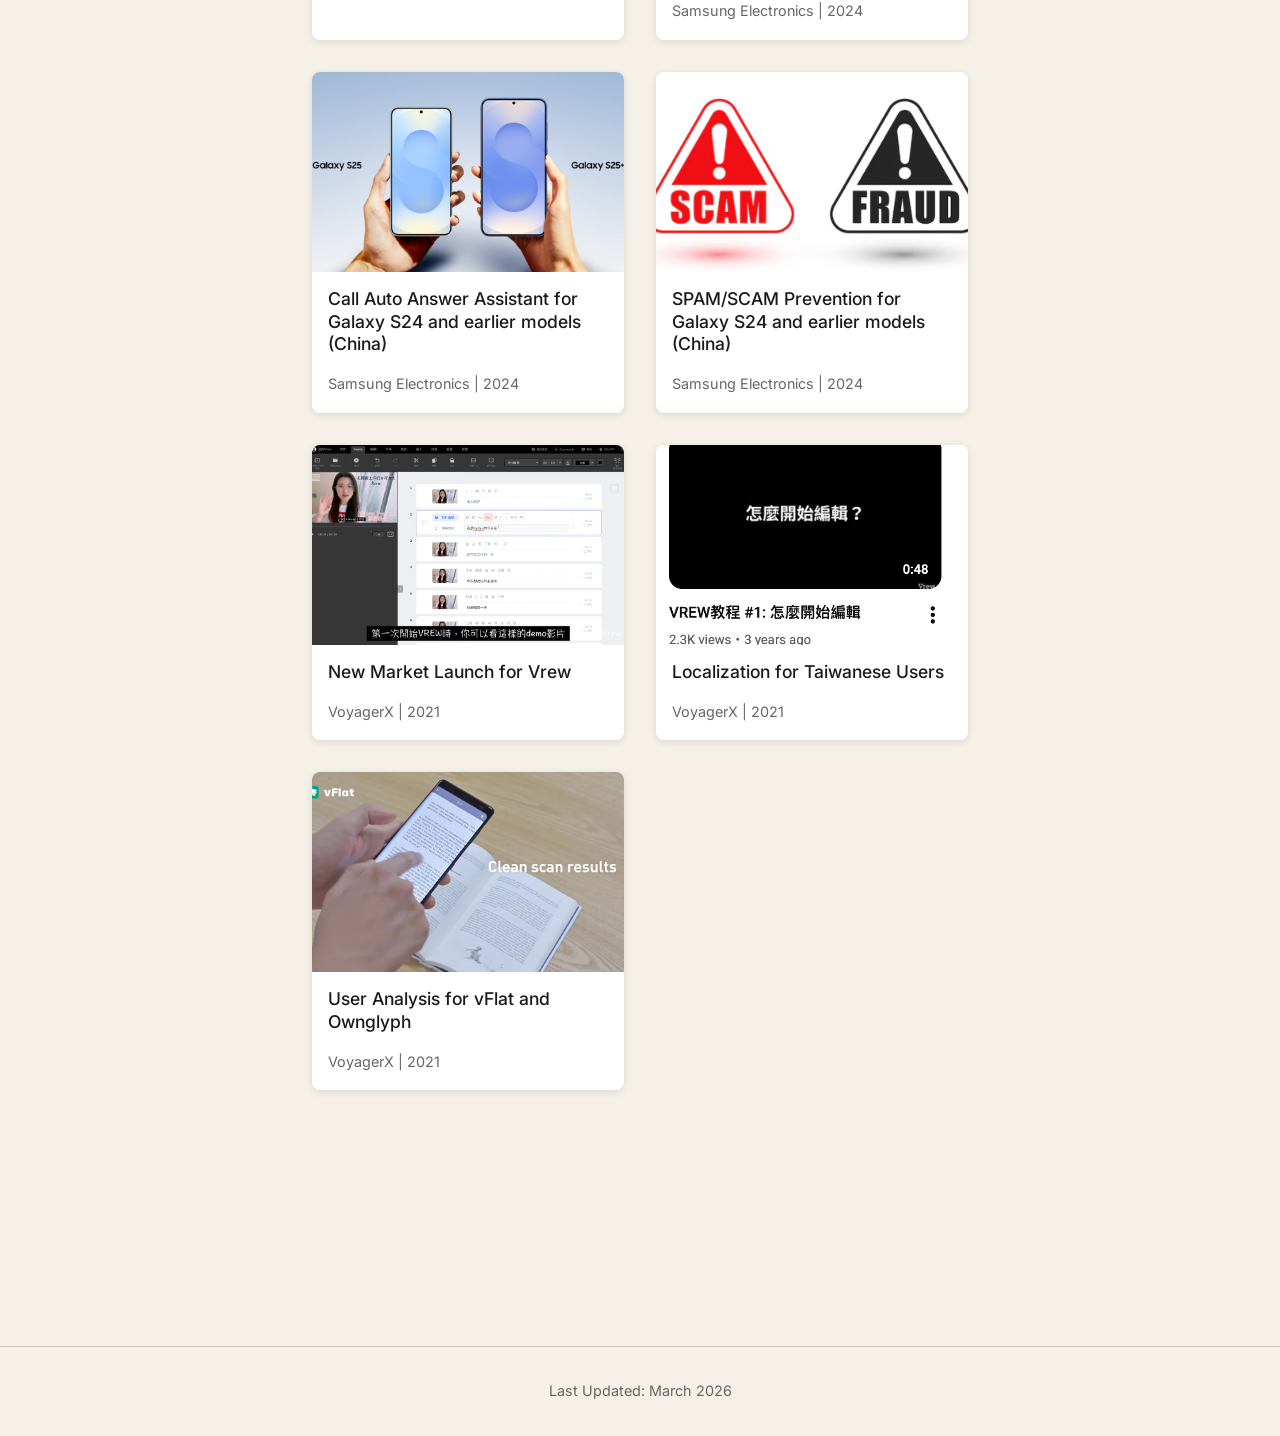
==== commit 8e808d1a: "Add SendThanks project and update Recent News for March 2026 - Add SendThanks to main page (above GB" ====
--- a/projects.html
+++ b/projects.html
@@ -34,6 +34,14 @@
 
                     <div class="gallery-grid">
                         <!-- Reordered Project Cards -->
+                        <div class="gallery-card" onclick="showProject('project13')">
+                            <div class="gallery-image">
+                                <img src="images/SendThanks.png" alt="SendThanks" class="project-thumbnail">
+                            </div>
+                            <h3>SendThanks</h3>
+                            <p class="gallery-meta">Side Project | 2026</p>
+                        </div>
+
                         <div class="gallery-card" onclick="showProject('project6')">
                             <div class="gallery-image">
                                 <img src="images/GBH.png" alt="GBH Medical Debt" class="project-thumbnail">
@@ -148,7 +156,7 @@
 
     <footer>
         <div class="container">
-            <p>Last Updated: December 2025</p>
+            <p>Last Updated: March 2026</p>
         </div>
     </footer>
 
@@ -402,6 +410,29 @@
                     { text: "GitHub", url: "https://github.com/NakyeongKimm/Mindfulness-Hack-BrainwaveRadio" }
                 ],
                 shortTitle: "Brainwave Radio"
+            },
+            project13: {
+                title: "SendThanks",
+                meta: "Side Project | 2026",
+                role: "Solo Developer & Product Designer",
+                overview: "A web service for expressing heartfelt gratitude to attendees after special events like weddings. Inspired by fellow participants at Mindful Makers Hackathon and now evolving into a solo side project with a broader vision for meaningful post-event connection.",
+                responsibilities: [
+                    "Designed end-to-end user experience and product flows for sending personalized thank-you messages after events.",
+                    "Co-designed UX with Google Stitch to craft intuitive and emotionally resonant interfaces.",
+                    "Built and iterated on the product independently, co-authoring code with Claude."
+                ],
+                outcomes: [
+                    "Launched a working MVP at https://send-thanks.vercel.app/",
+                    "Continuing to develop the product as a solo side project with plans to expand to more event types."
+                ],
+                skills: {
+                    technical: ["Python", "FastAPI", "Uvicorn", "Firebase", "Groq API", "Google Stitch", "Vercel"],
+                    collaboration: ["Solo product ownership", "AI-assisted design & coding", "Rapid prototyping"]
+                },
+                links: [
+                    { text: "Live Site", url: "https://send-thanks.vercel.app/" }
+                ],
+                shortTitle: "SendThanks"
             },
             project12: {
                 title: "ForesightX: Research Moneyball",
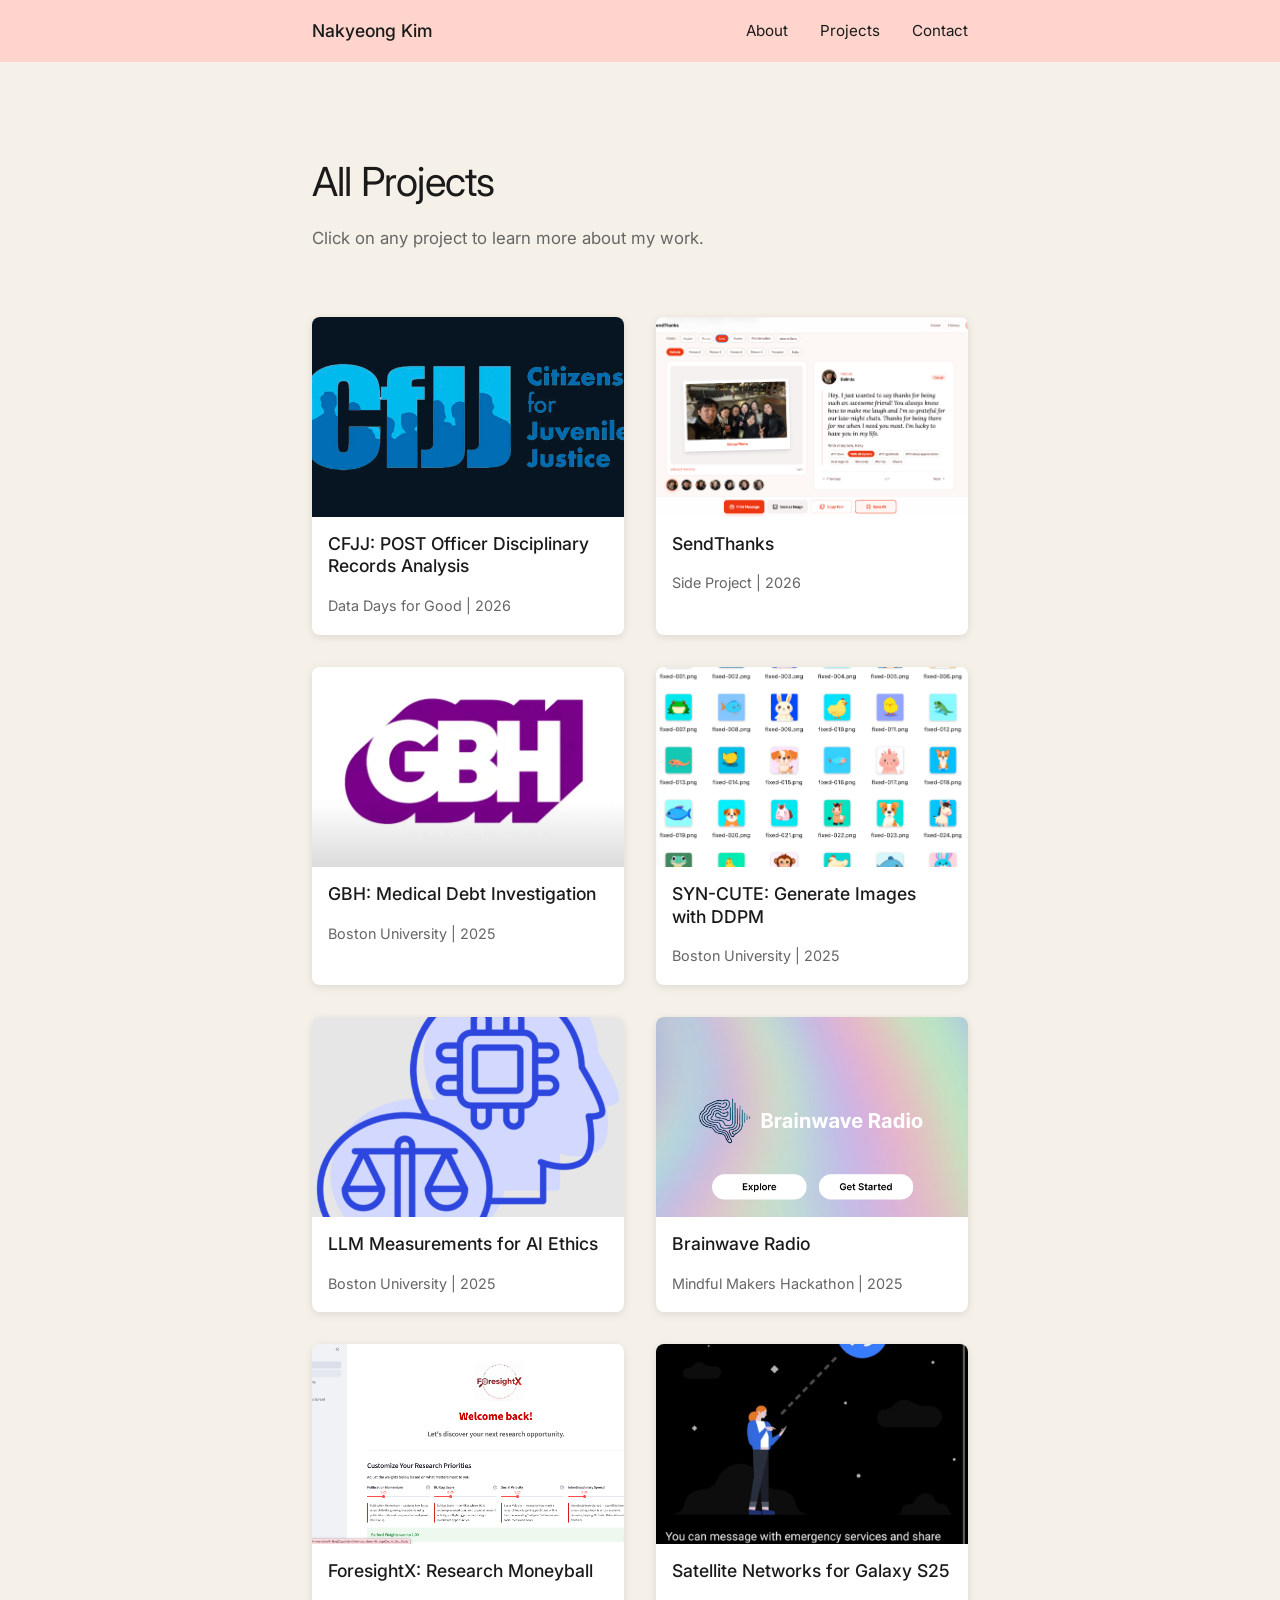
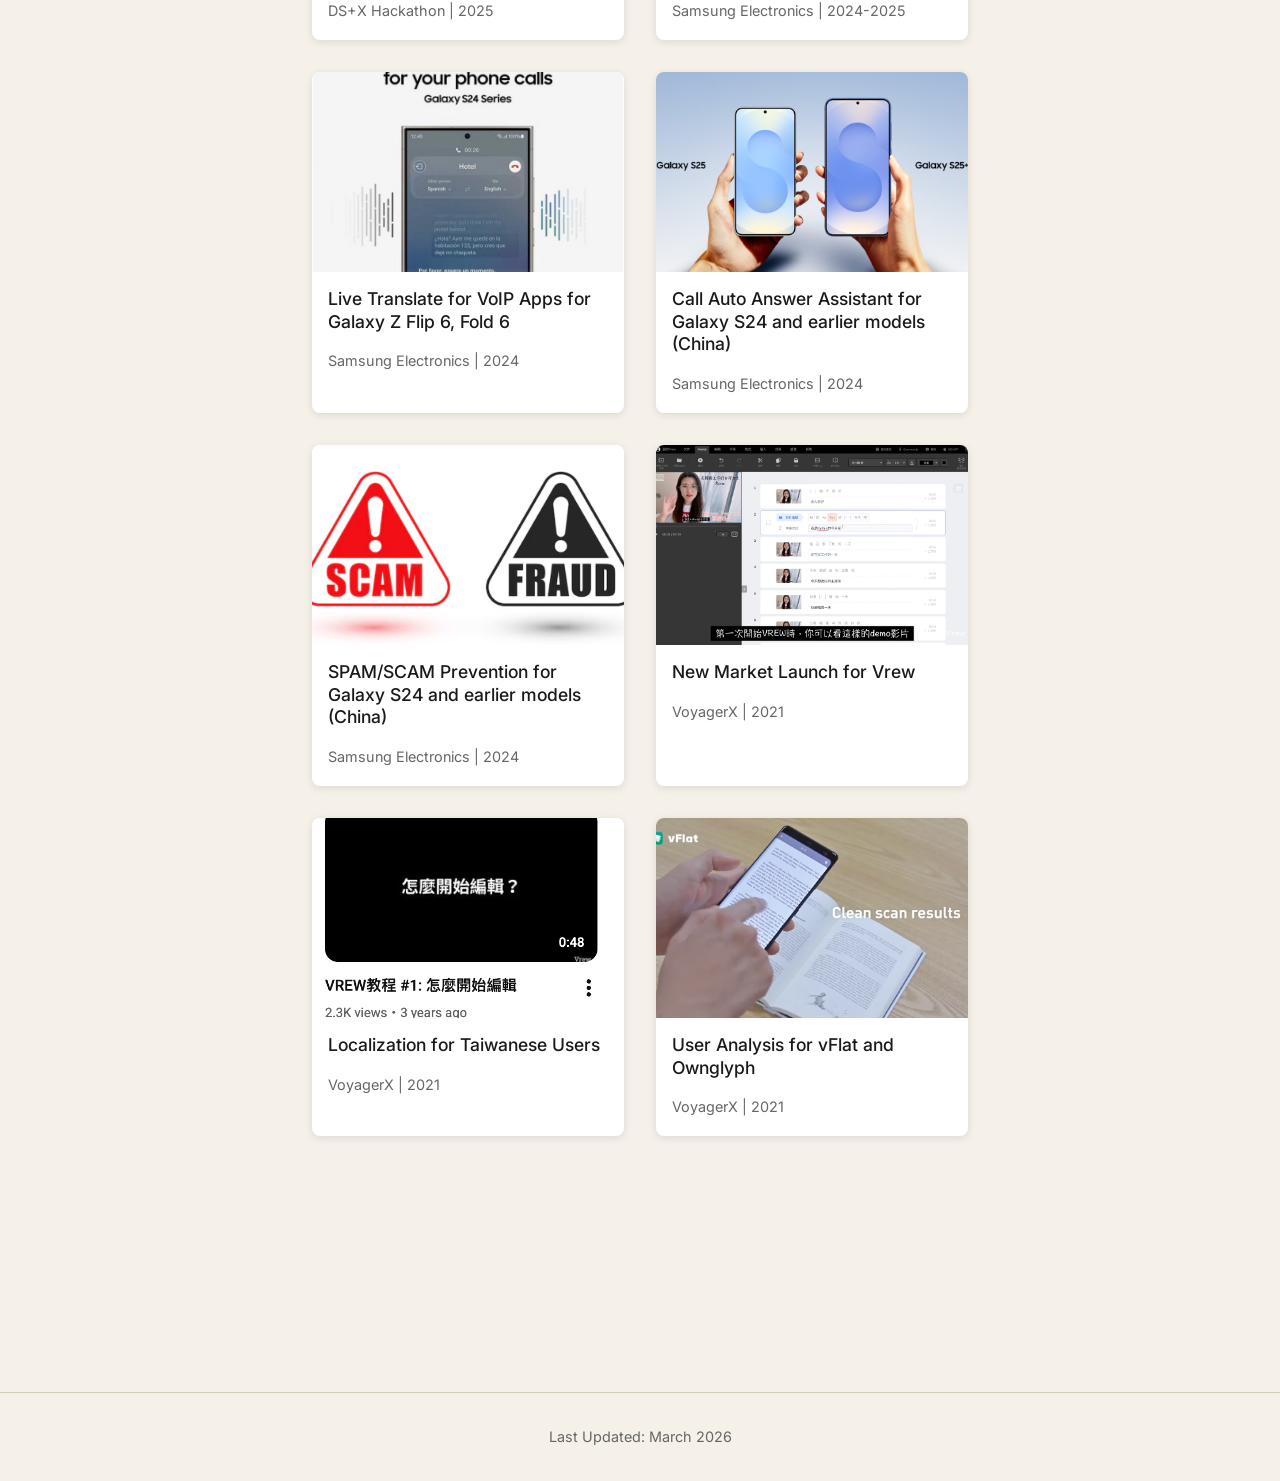
==== commit ed021d5e: "update projects" ====
--- a/projects.html
+++ b/projects.html
@@ -34,6 +34,14 @@
 
                     <div class="gallery-grid">
                         <!-- Reordered Project Cards -->
+                        <div class="gallery-card" onclick="showProject('project14')">
+                            <div class="gallery-image">
+                                <img src="images/cfjj.png" alt="CFJJ" class="project-thumbnail">
+                            </div>
+                            <h3>CFJJ: POST Officer Disciplinary Records Analysis</h3>
+                            <p class="gallery-meta">Data Days for Good | 2026</p>
+                        </div>
+
                         <div class="gallery-card" onclick="showProject('project13')">
                             <div class="gallery-image">
                                 <img src="images/SendThanks.png" alt="SendThanks" class="project-thumbnail">
@@ -410,6 +418,30 @@
                     { text: "GitHub", url: "https://github.com/NakyeongKimm/Mindfulness-Hack-BrainwaveRadio" }
                 ],
                 shortTitle: "Brainwave Radio"
+            },
+            project14: {
+                title: "CFJJ: POST Officer Disciplinary Records Analysis",
+                meta: "Data Days for Good | 2026",
+                role: "Data Analyst & Project Manager",
+                overview: "Collaborated with CFJJ (Citizens for Juvenile Justice) to analyze Massachusetts POST officer disciplinary records as part of Data Days for Good, with mentorship from MassMutual. The goal was to surface meaningful patterns in officer and agency disciplinary data to inform policy and advocacy work.",
+                responsibilities: [
+                    "Merged and analyzed datasets from multiple sources using Python to identify distinct profiles for each agency, covering both student and officer disciplinary records.",
+                    "Managed end-to-end development workflows for a purpose-specific chatbot and deliverable contents.",
+                    "Served as the primary point of contact with CFJJ clients, leading regular syncs to align on priorities and deliverables."
+                ],
+                outcomes: [
+                    "Delivered data analysis and visualizations that surfaced agency-level disciplinary patterns to support CFJJ's advocacy work.",
+                    "Built a purpose-specific chatbot to assist with data exploration and communication of findings."
+                ],
+                skills: {
+                    technical: ["Python", "Data Merging", "Data Analysis", "Data Visualization", "Chatbot Development"],
+                    collaboration: ["Client communication", "Project management", "Cross-team collaboration with MassMutual mentors"]
+                },
+                links: [
+                    { text: "CFJJ", url: "https://www.cfjj.org/" },
+                    { text: "POST Disciplinary Records", url: "https://mapostcommission.gov/discipline-status-records/disciplinary-records/" }
+                ],
+                shortTitle: "CFJJ: POST Records Analysis"
             },
             project13: {
                 title: "SendThanks",
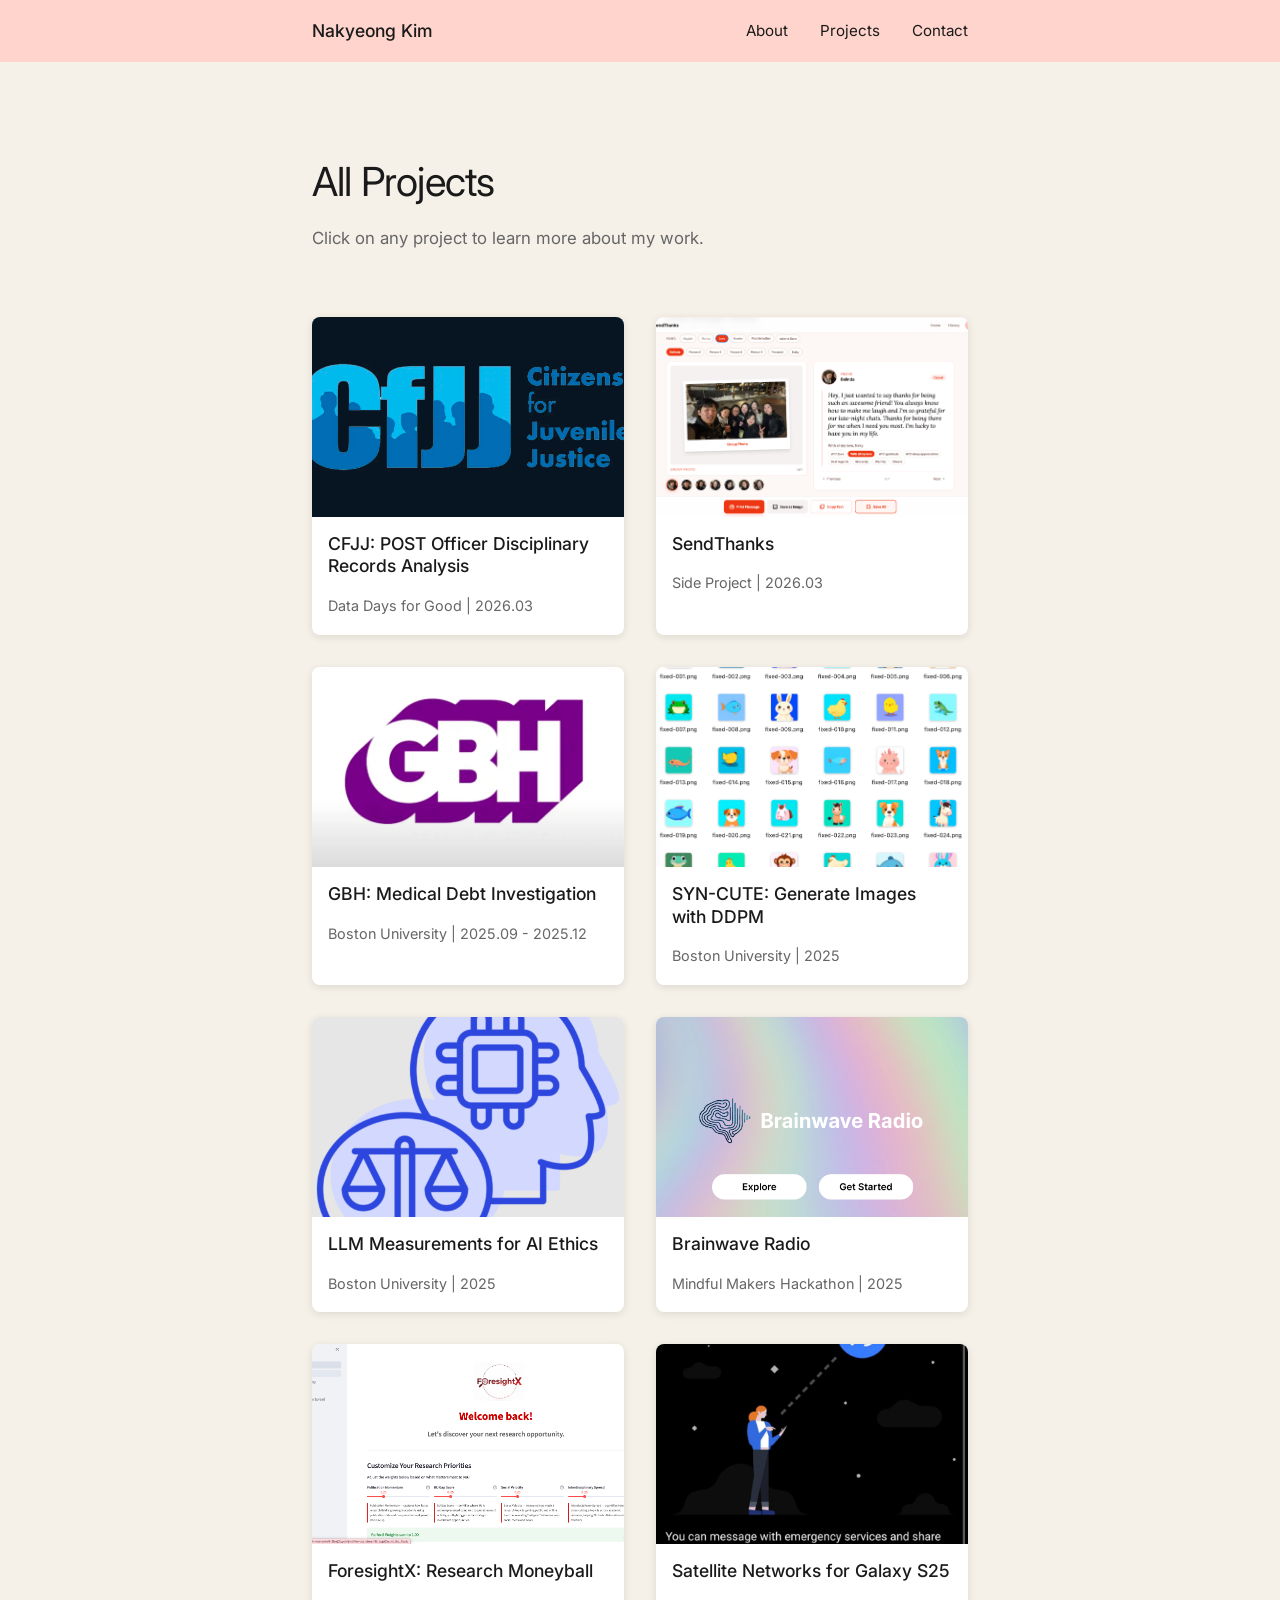
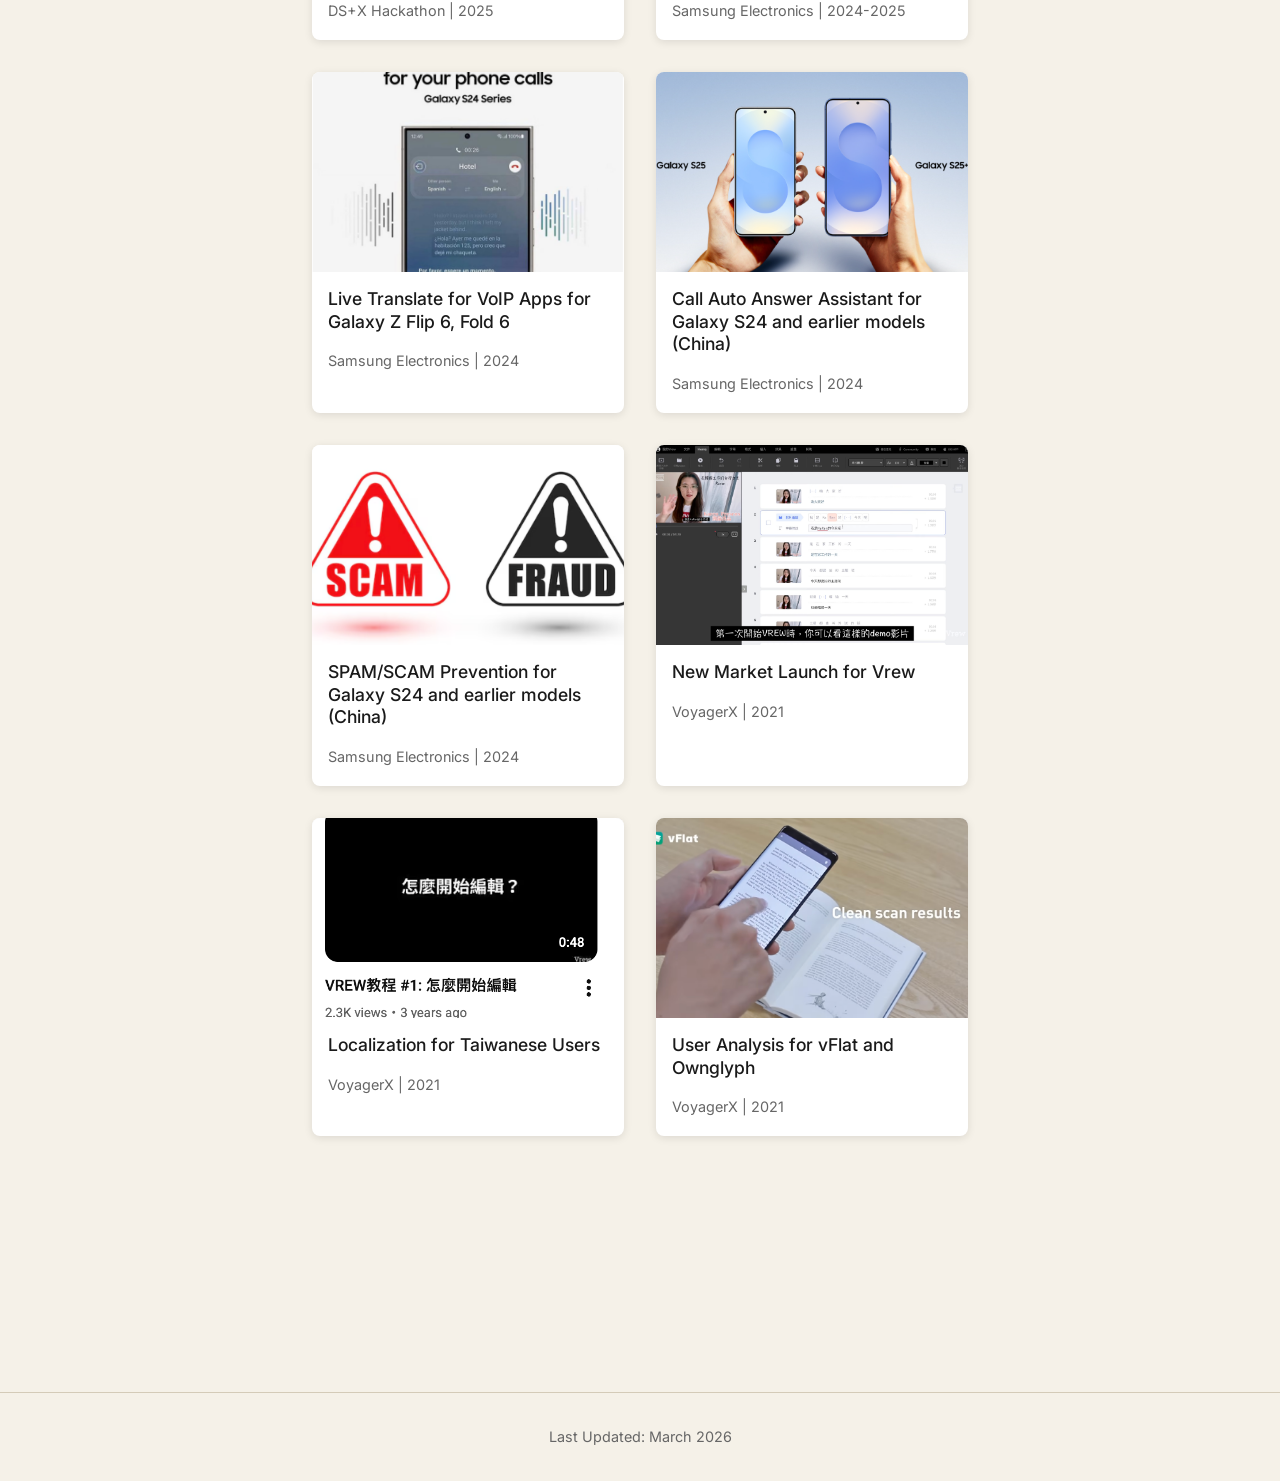
==== commit bb0f255e: "update project" ====
--- a/projects.html
+++ b/projects.html
@@ -39,7 +39,7 @@
                                 <img src="images/cfjj.png" alt="CFJJ" class="project-thumbnail">
                             </div>
                             <h3>CFJJ: POST Officer Disciplinary Records Analysis</h3>
-                            <p class="gallery-meta">Data Days for Good | 2026</p>
+                            <p class="gallery-meta">Data Days for Good | 2026.03</p>
                         </div>
 
                         <div class="gallery-card" onclick="showProject('project13')">
@@ -47,7 +47,7 @@
                                 <img src="images/SendThanks.png" alt="SendThanks" class="project-thumbnail">
                             </div>
                             <h3>SendThanks</h3>
-                            <p class="gallery-meta">Side Project | 2026</p>
+                            <p class="gallery-meta">Side Project | 2026.03</p>
                         </div>
 
                         <div class="gallery-card" onclick="showProject('project6')">
@@ -55,7 +55,7 @@
                                 <img src="images/GBH.png" alt="GBH Medical Debt" class="project-thumbnail">
                             </div>
                             <h3>GBH: Medical Debt Investigation</h3>
-                            <p class="gallery-meta">Boston University | 2025</p>
+                            <p class="gallery-meta">Boston University | 2025.09 - 2025.12</p>
                         </div>
 
                         <div class="gallery-card" onclick="showProject('project9')">
@@ -285,7 +285,7 @@
             },
             project6: {
                 title: "GBH: Medical Debt Investigation",
-                meta: "Boston University | 2025",
+                meta: "Boston University | 2025.09 - 2025.12",
                 role: "Slides/Deliverables Coordinator, Data Analyst",
                 overview: "Worked with the client, a journalist at GBH, to investigate the court data in Massachusetts to figure out the trends of medical debt, focusing on ambulance services and veterinary care debt.",
                 responsibilities: [
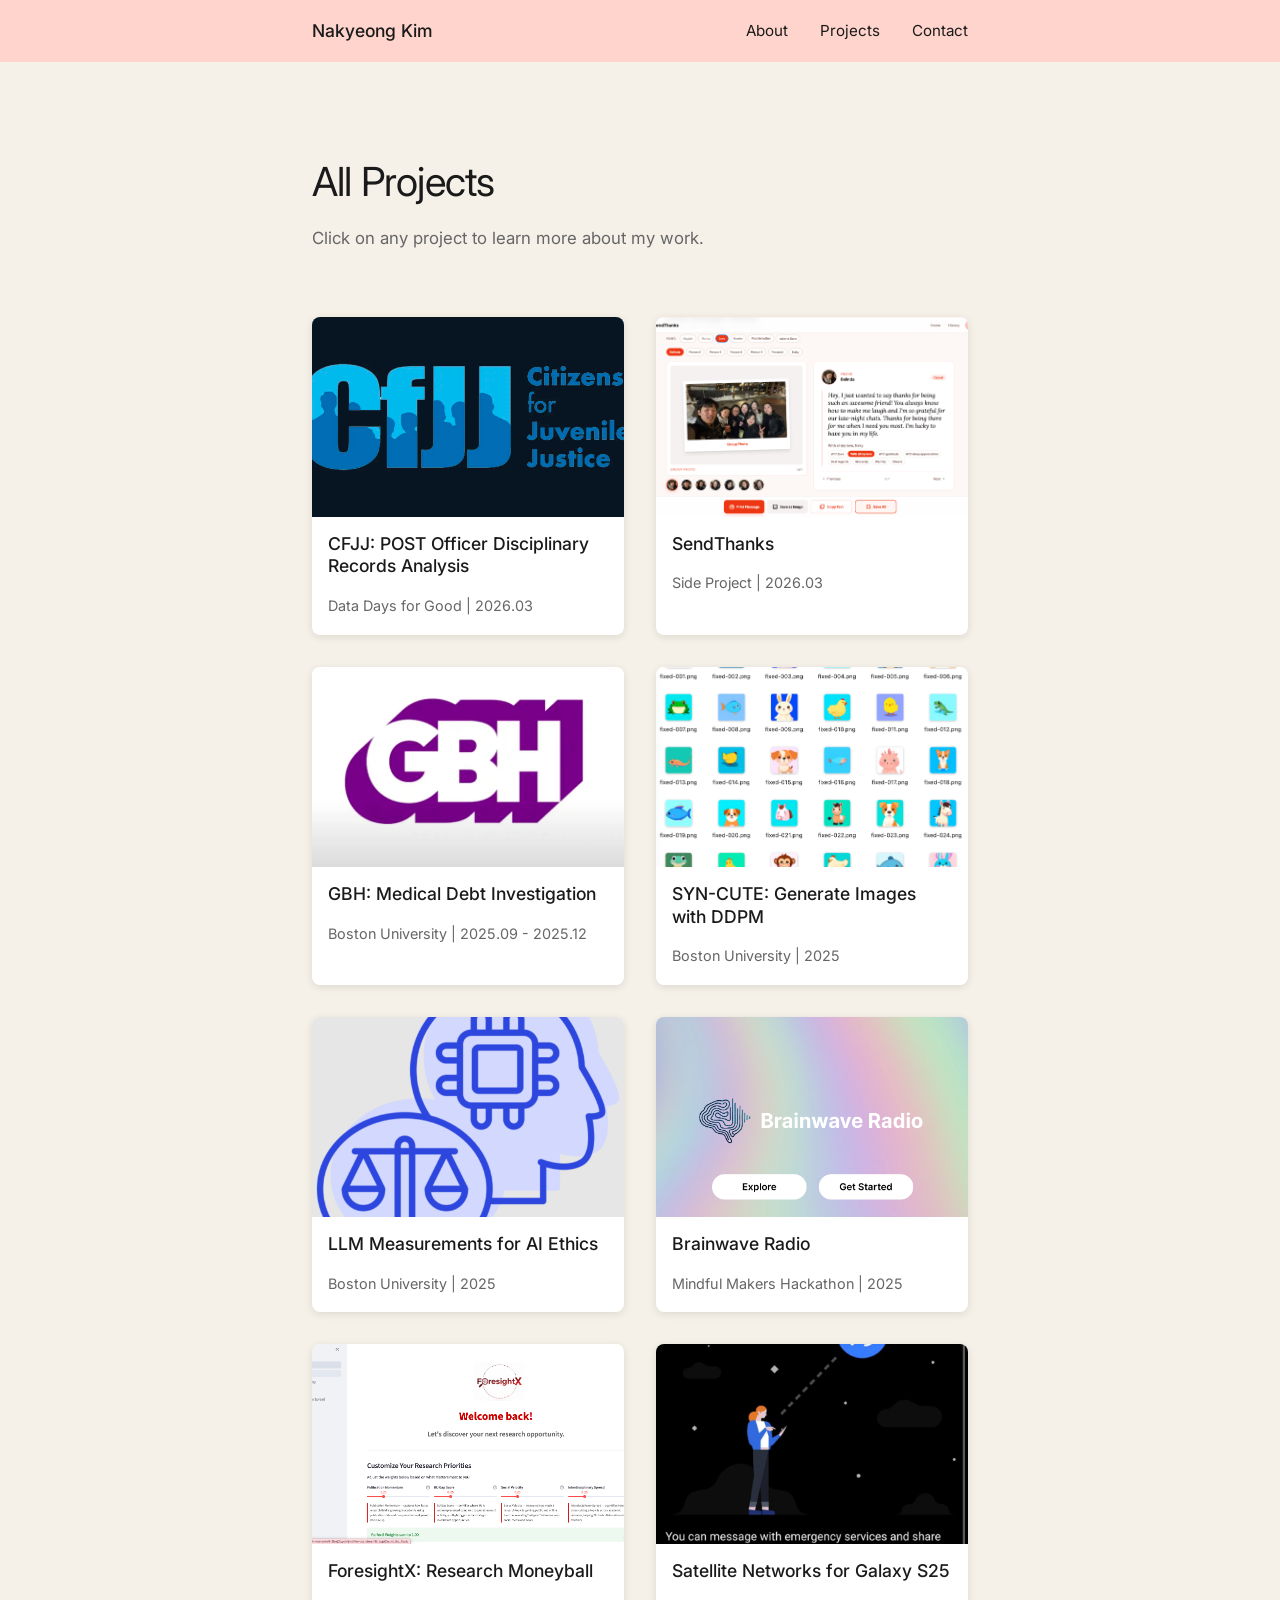
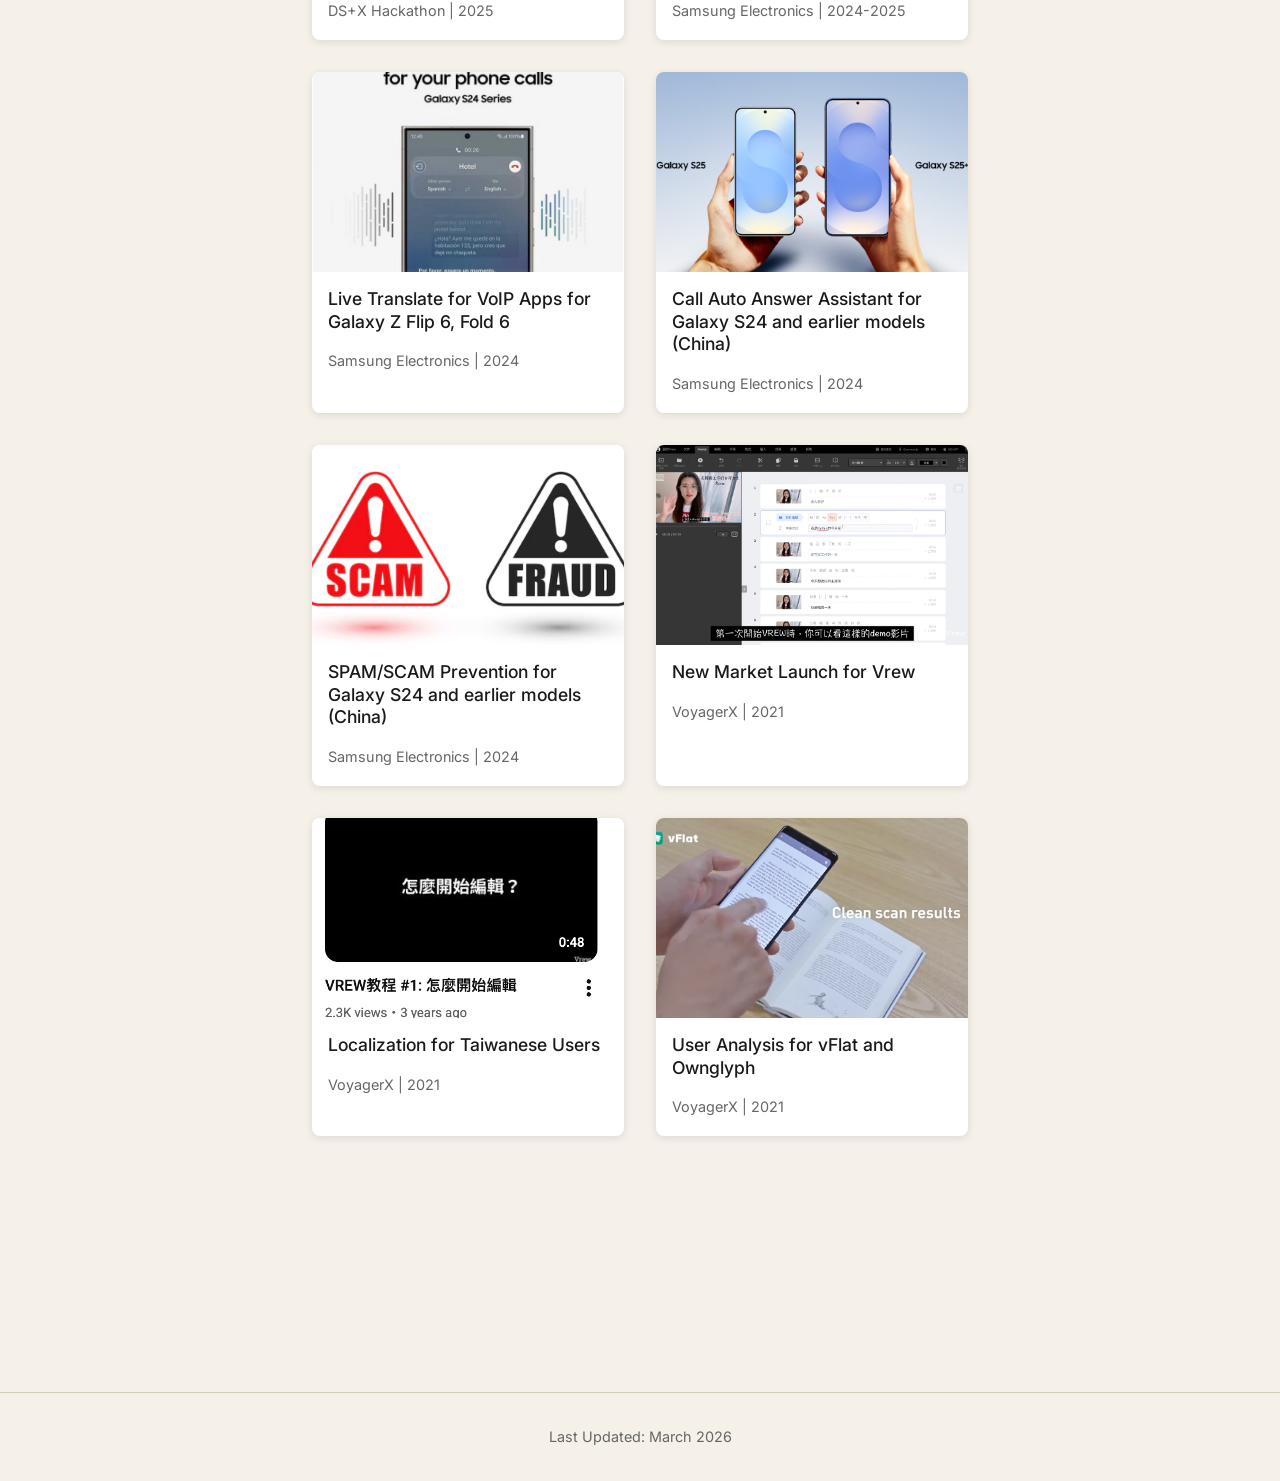
==== commit dd7f353a: "correct typos" ====
--- a/projects.html
+++ b/projects.html
@@ -421,7 +421,7 @@
             },
             project14: {
                 title: "CFJJ: POST Officer Disciplinary Records Analysis",
-                meta: "Data Days for Good | 2026",
+                meta: "Data Days for Good | 2026.03",
                 role: "Data Analyst & Project Manager",
                 overview: "Collaborated with CFJJ (Citizens for Juvenile Justice) to analyze Massachusetts POST officer disciplinary records as part of Data Days for Good, with mentorship from MassMutual. The goal was to surface meaningful patterns in officer and agency disciplinary data to inform policy and advocacy work.",
                 responsibilities: [
@@ -435,7 +435,7 @@
                 ],
                 skills: {
                     technical: ["Python", "Data Merging", "Data Analysis", "Data Visualization", "Chatbot Development"],
-                    collaboration: ["Client communication", "Project management", "Cross-team collaboration with MassMutual mentors"]
+                    collaboration: ["Client communication", "Project management"]
                 },
                 links: [
                     { text: "CFJJ", url: "https://www.cfjj.org/" },
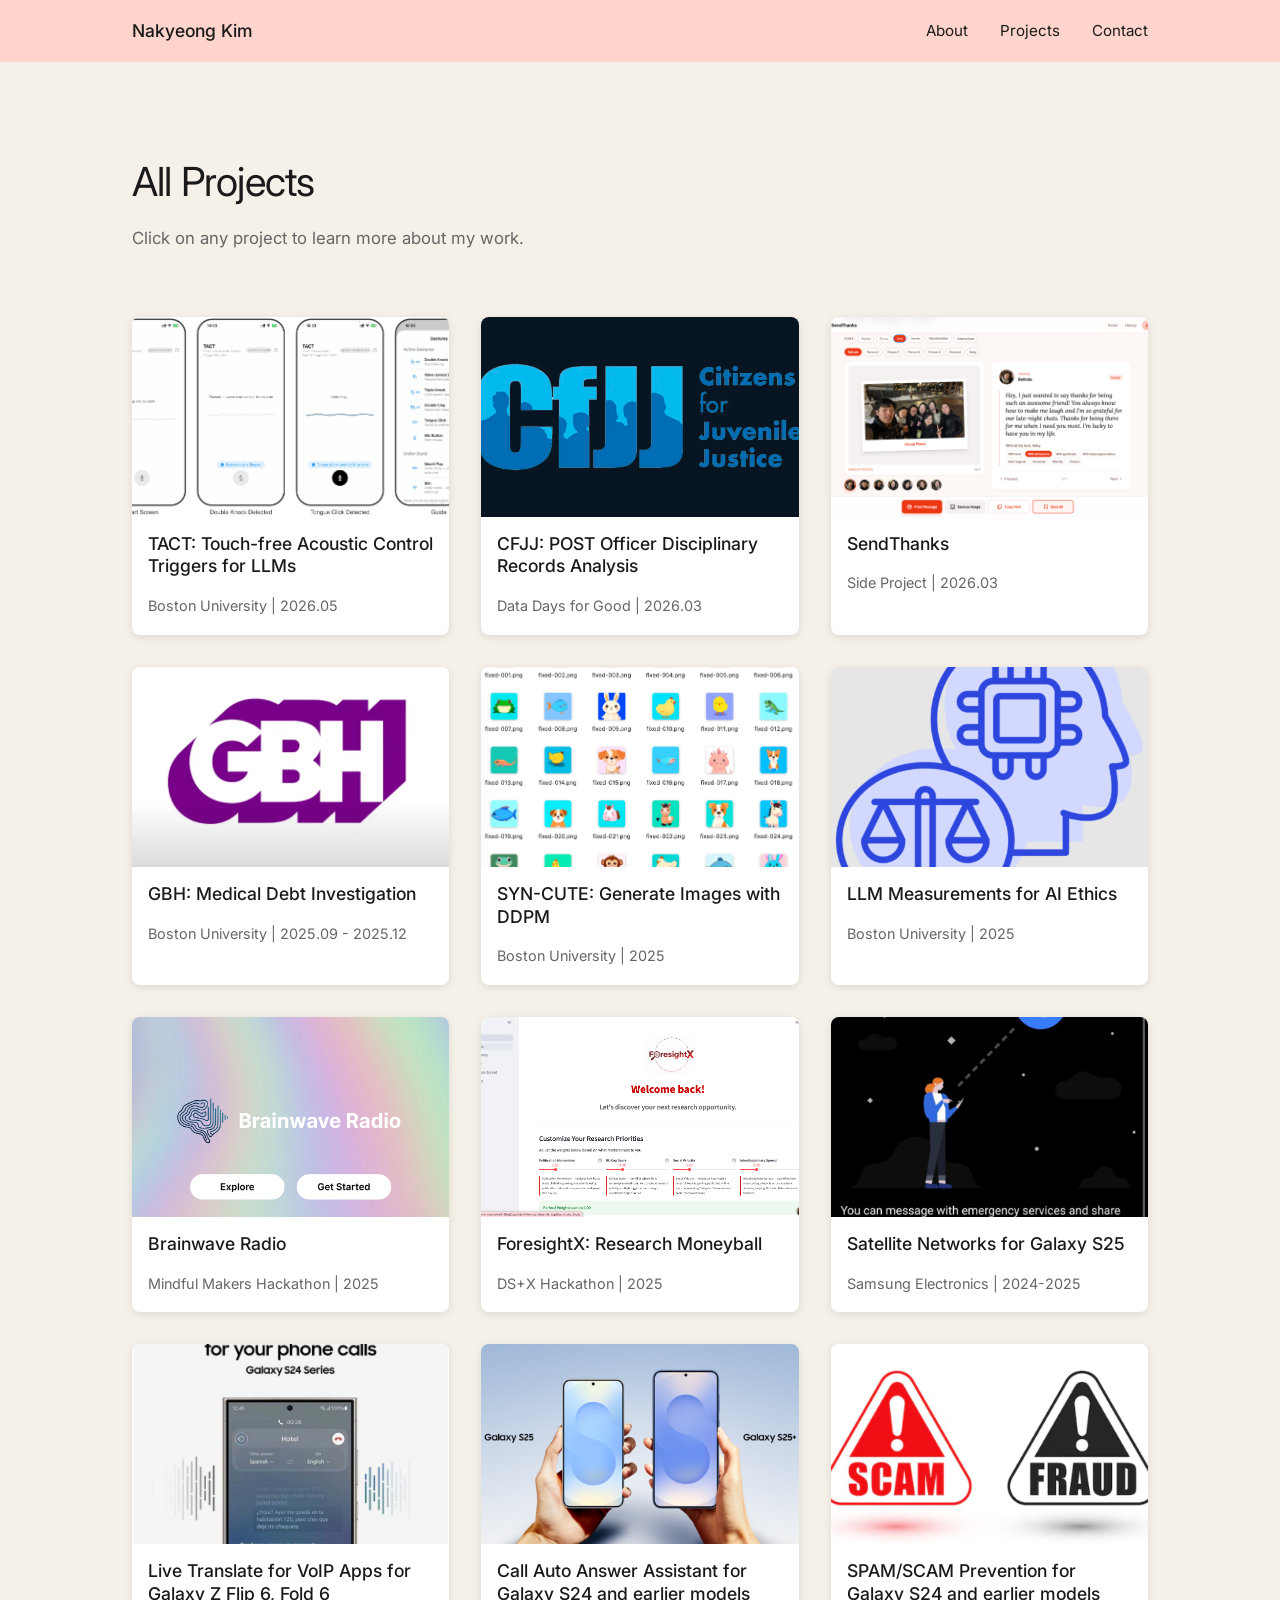
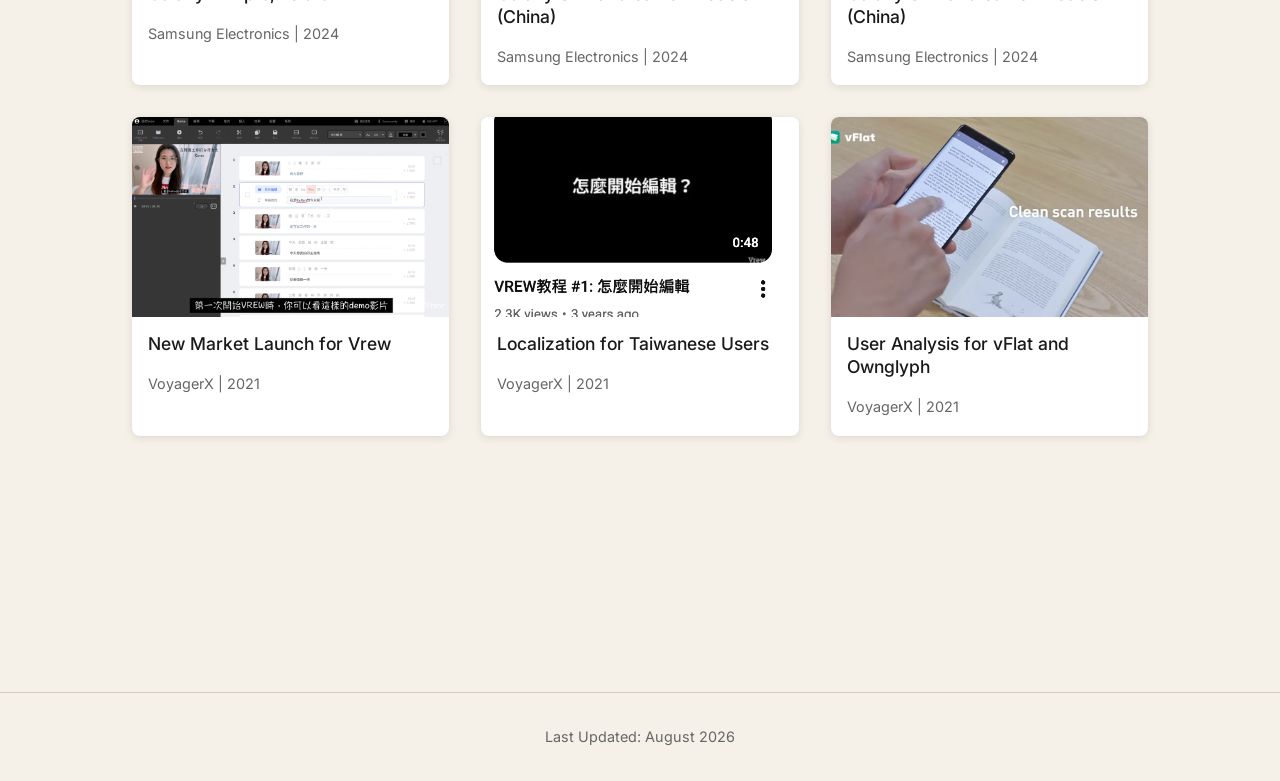
==== commit 94ed8e6f: "update portfolio with TACT, news, and resume Co-authored-by: Cursor <cursoragent@cursor.com>" ====
--- a/projects.html
+++ b/projects.html
@@ -34,6 +34,14 @@
 
                     <div class="gallery-grid">
                         <!-- Reordered Project Cards -->
+                        <div class="gallery-card" onclick="showProject('project15')">
+                            <div class="gallery-image">
+                                <img src="images/TACT.png" alt="TACT" class="project-thumbnail">
+                            </div>
+                            <h3>TACT: Touch-free Acoustic Control Triggers for LLMs</h3>
+                            <p class="gallery-meta">Boston University | 2026.05</p>
+                        </div>
+
                         <div class="gallery-card" onclick="showProject('project14')">
                             <div class="gallery-image">
                                 <img src="images/cfjj.png" alt="CFJJ" class="project-thumbnail">
@@ -164,7 +172,7 @@
 
     <footer>
         <div class="container">
-            <p>Last Updated: March 2026</p>
+            <p>Last Updated: August 2026</p>
         </div>
     </footer>
 
@@ -418,6 +426,32 @@
                     { text: "GitHub", url: "https://github.com/NakyeongKimm/Mindfulness-Hack-BrainwaveRadio" }
                 ],
                 shortTitle: "Brainwave Radio"
+            },
+            project15: {
+                title: "TACT: Touch-free Acoustic Control Triggers for LLMs",
+                meta: "Boston University | 2026.05",
+                role: "Solo Researcher & Developer",
+                overview: "Designed and built TACT, a standalone iOS prototype that maps non-verbal acoustic gestures to mid-conversation LLM controls. The system addresses two limits of current voice interfaces: the need for physical taps in hands-busy settings, and always-listening wake words that raise privacy concerns. Completed as part of CS 598 X1: Human-Computer Interaction and Human-AI Interaction.",
+                responsibilities: [
+                    "Designed an interaction framework mapping knocks, claps, tongue clicks, and a proximity wave to pause, resume, speech-rate, repeat, and model-switch actions.",
+                    "Implemented the prototype in Swift using Apple's SoundAnalysis classifier, AVAudioEngine, the iPhone proximity sensor, and Gemini's voice-style pipeline.",
+                    "Ran a 5-participant study with a qualitative proficiency task and a quantitative reliability test (30 trials per gesture), logging classifications to tune detection thresholds."
+                ],
+                outcomes: [
+                    "All 5 participants completed the interactive task after less than two minutes of onboarding (100% task success).",
+                    "Wave, double knock, and triple knock reached 100%, 90%, and 87% detection accuracy; body-produced sounds (clap 70%, tongue click 40%) exposed limits of a general-purpose classifier for individual acoustic variation.",
+                    "Documented the work in a course presentation and final report."
+                ],
+                skills: {
+                    technical: ["Swift", "iOS", "Apple SoundAnalysis", "HCI Research", "User Study Design"],
+                    collaboration: ["Solo research", "Prototype evaluation", "Academic writing"]
+                },
+                links: [
+                    { text: "Report", url: "files/TACT_report.pdf" },
+                    { text: "Presentation", url: "files/TACT_presentation.pdf" },
+                    { text: "GitHub", url: "https://github.com/NakyeongKimm/TACT" }
+                ],
+                shortTitle: "TACT"
             },
             project14: {
                 title: "CFJJ: POST Officer Disciplinary Records Analysis",
--- a/style.css
+++ b/style.css
@@ -14,7 +14,7 @@
     --color-accent-hover: #ff9f8e;
     --color-border: #d4cbb8;
     --font-main: 'Inter', -apple-system, BlinkMacSystemFont, 'Segoe UI', sans-serif;
-    --max-width: 720px;
+    --max-width: 1080px;
     --spacing-xs: 0.5rem;
     --spacing-sm: 1rem;
     --spacing-md: 2rem;
@@ -152,7 +152,7 @@
 #hero .subtitle {
     font-size: 1.1rem;
     color: var(--color-text-light);
-    max-width: 600px;
+    max-width: 100%;
     line-height: 1.6;
 }
 
@@ -569,41 +569,46 @@
     padding: var(--spacing-lg) 0;
 }
 
-.sticky-note {
-    background-color: #fafaf8;
-    border-left: 3px solid var(--color-accent);
-    padding: var(--spacing-md);
-    box-shadow: 0 1px 3px rgba(0, 0, 0, 0.08);
-    max-width: 600px;
-    margin: 0 auto;
-    border-radius: 4px;
-}
-
-.sticky-note h2 {
-    font-size: 1.2rem;
-    margin-bottom: var(--spacing-sm);
-    color: var(--color-text);
-    font-weight: 500;
-}
-
-.news-list {
-    list-style: none;
-    padding: 0;
-}
-
-.news-list li {
-    padding: var(--spacing-xs) 0;
-    border-bottom: 1px dashed #d4cbb8;
-    line-height: 1.6;
-}
-
-.news-list li:last-child {
-    border-bottom: none;
-}
-
-.news-list a {
-    color: var(--color-accent);
-    font-weight: 500;
+#recent-news h2 {
+    font-size: 2rem;
+    font-weight: 400;
+    margin-bottom: var(--spacing-md);
+    color: var(--color-text);
+}
+
+.news-table {
+    display: flex;
+    flex-direction: column;
+    gap: var(--spacing-md);
+    max-width: 100%;
+}
+
+.news-row {
+    display: grid;
+    grid-template-columns: auto 1fr;
+    gap: var(--spacing-sm);
+    align-items: start;
+    line-height: 1.7;
+}
+
+.news-date {
+    font-weight: 700;
+    color: var(--color-text);
+    white-space: nowrap;
+    padding-top: 1px;
+}
+
+.news-text {
+    color: var(--color-text);
+}
+
+.news-text a {
+    color: #4a90d9;
+    text-decoration: none;
+}
+
+.news-text a:hover {
+    text-decoration: underline;
 }
 
 /* Gallery Grid */
@@ -727,8 +732,9 @@
         grid-template-columns: 1fr;
     }
 
-    .sticky-note {
-        margin: 0 var(--spacing-sm);
+    .news-row {
+        grid-template-columns: 1fr;
+        gap: 0.25rem;
     }
 }
 
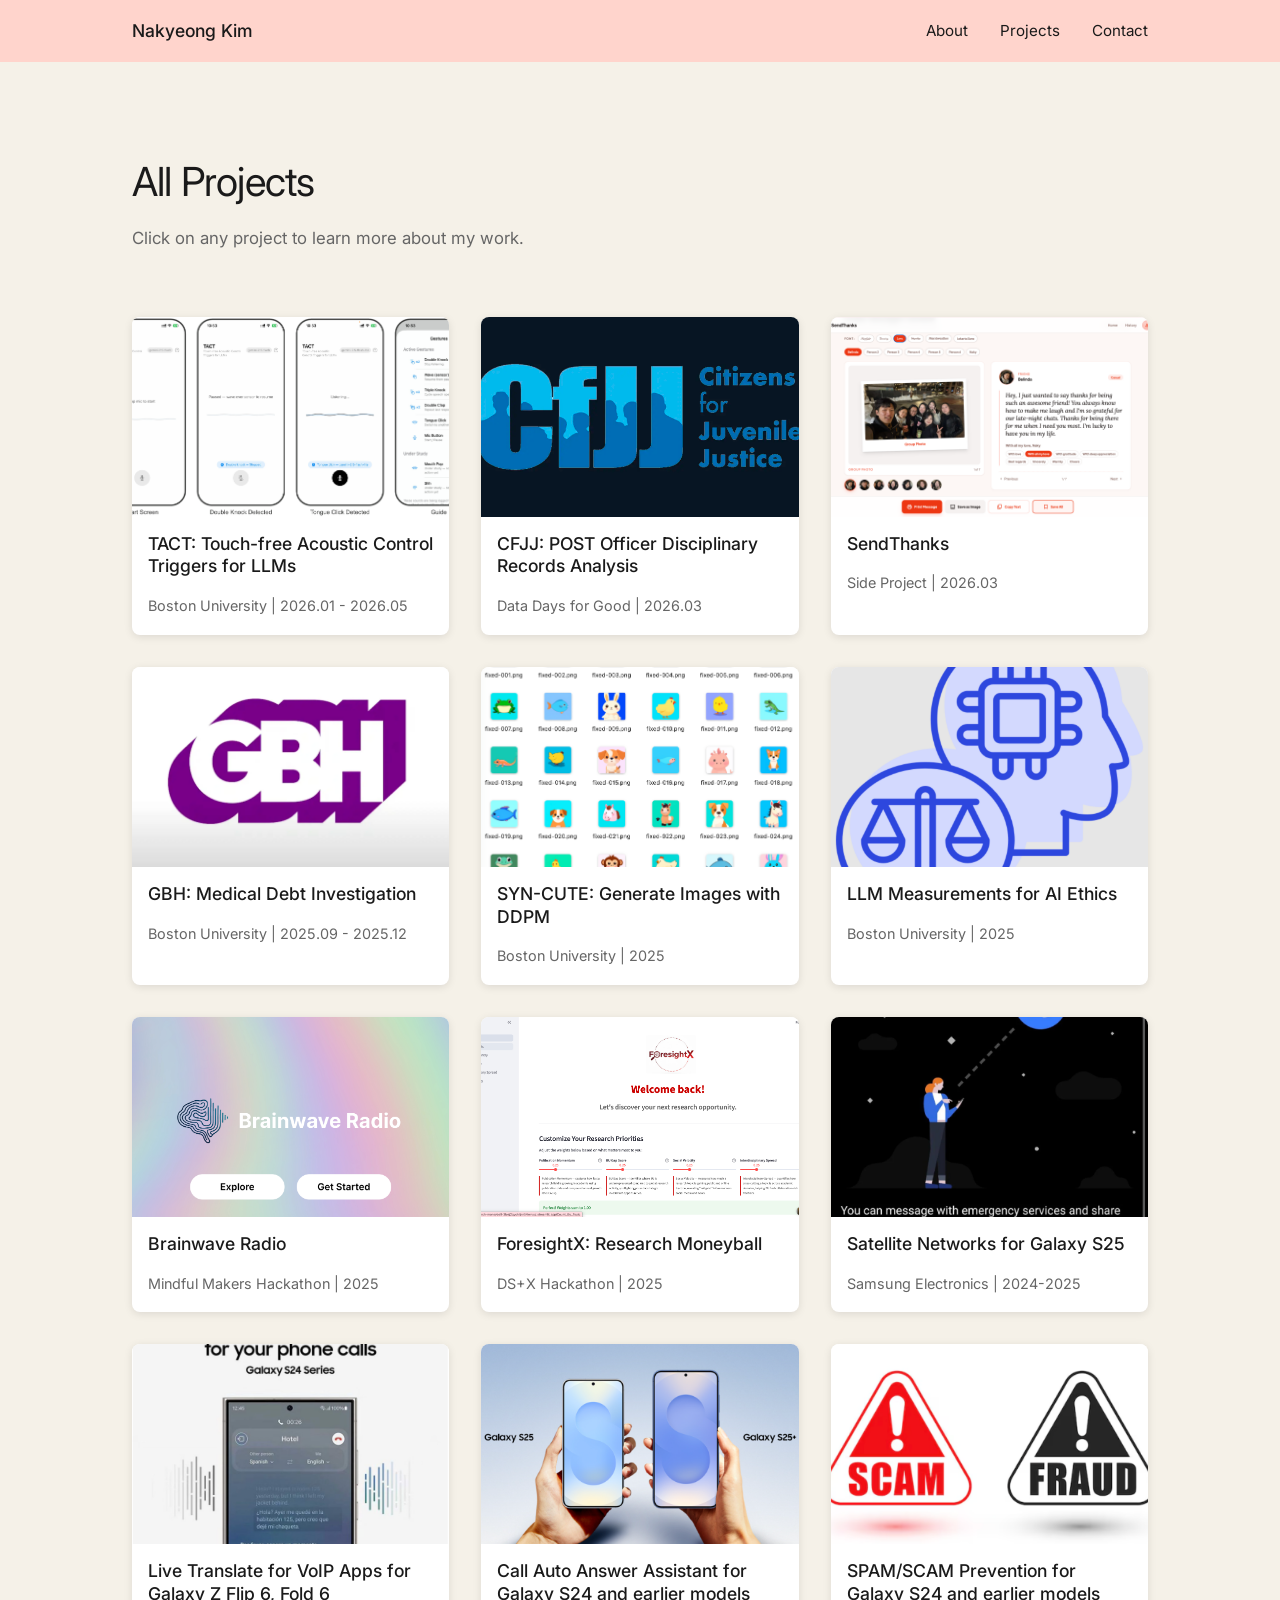
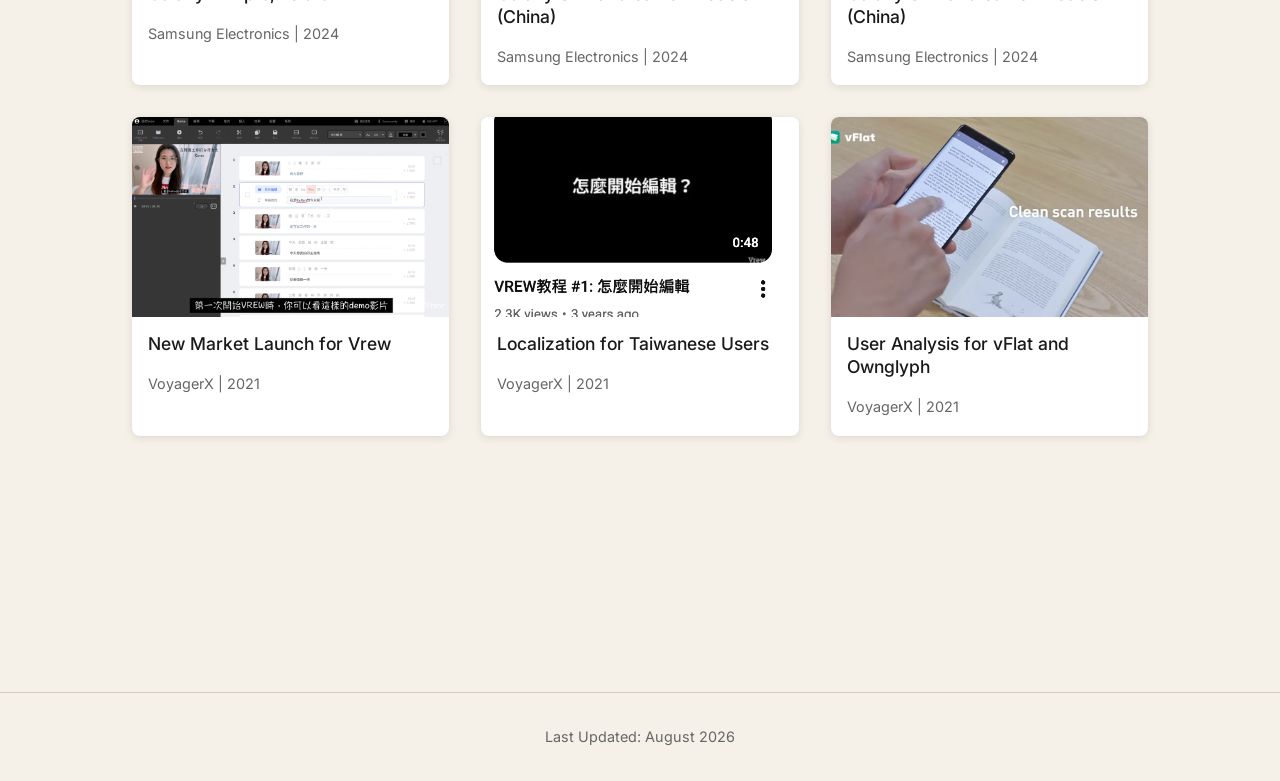
==== commit e0bf4901: "update portfolio copy, TACT details, and homepage presentation link Co-authored-by: Cursor <cursorag" ====
--- a/projects.html
+++ b/projects.html
@@ -39,7 +39,7 @@
                                 <img src="images/TACT.png" alt="TACT" class="project-thumbnail">
                             </div>
                             <h3>TACT: Touch-free Acoustic Control Triggers for LLMs</h3>
-                            <p class="gallery-meta">Boston University | 2026.05</p>
+                            <p class="gallery-meta">Boston University | 2026.01 - 2026.05</p>
                         </div>
 
                         <div class="gallery-card" onclick="showProject('project14')">
@@ -429,7 +429,7 @@
             },
             project15: {
                 title: "TACT: Touch-free Acoustic Control Triggers for LLMs",
-                meta: "Boston University | 2026.05",
+                meta: "Boston University | 2026.01 - 2026.05",
                 role: "Solo Researcher & Developer",
                 overview: "Designed and built TACT, a standalone iOS prototype that maps non-verbal acoustic gestures to mid-conversation LLM controls. The system addresses two limits of current voice interfaces: the need for physical taps in hands-busy settings, and always-listening wake words that raise privacy concerns. Completed as part of CS 598 X1: Human-Computer Interaction and Human-AI Interaction.",
                 responsibilities: [
@@ -442,8 +442,15 @@
                     "Wave, double knock, and triple knock reached 100%, 90%, and 87% detection accuracy; body-produced sounds (clap 70%, tongue click 40%) exposed limits of a general-purpose classifier for individual acoustic variation.",
                     "Documented the work in a course presentation and final report."
                 ],
-                skills: {
-                    technical: ["Swift", "iOS", "Apple SoundAnalysis", "HCI Research", "User Study Design"],
+                future: {
+                    text: "TACT's next steps are to move from a fixed-gesture prototype toward an adaptive, user-calibrated interaction layer. Separately, I am joining the <a href=\"https://eshed1.github.io/\" target=\"_blank\">H2X Lab</a> at Boston University as a research assistant to study related Human-AI interaction questions around hands-free, adaptive control of intelligent systems.",
+                    items: [
+                        "Replace Apple's general-purpose SoundAnalysis classifier with a fine-tunable model such as Google YAMNet so decision boundaries can adapt to individual acoustic profiles.",
+                        "Collect a larger, more diverse participant dataset and make gesture-to-action mappings user-configurable, so people who cannot reliably produce a given sound can substitute another trigger."
+                    ]
+                },
+                skills: {
+                    technical: ["Swift", "iOS", "Apple SoundAnalysis", "API Orchestration", "HCI Research", "User Study Design"],
                     collaboration: ["Solo research", "Prototype evaluation", "Academic writing"]
                 },
                 links: [
@@ -571,6 +578,20 @@
                         ${project.outcomes.map(o => `<li>${o}</li>`).join('')}
                     </ul>
                 `;
+            }
+
+            if (project.future) {
+                content += `
+                    <h3>Future Directions</h3>
+                    <p>${project.future.text}</p>
+                `;
+                if (project.future.items && project.future.items.length > 0) {
+                    content += `
+                        <ul>
+                            ${project.future.items.map(item => `<li>${item}</li>`).join('')}
+                        </ul>
+                    `;
+                }
             }
 
             // Add skills
--- a/style.css
+++ b/style.css
@@ -35,6 +35,7 @@
     font-weight: 400;
     -webkit-font-smoothing: antialiased;
     -moz-osx-font-smoothing: grayscale;
+    overflow-x: hidden;
 }
 
 /* Typography */
@@ -106,6 +107,8 @@
     display: flex;
     justify-content: space-between;
     align-items: center;
+    flex-wrap: wrap;
+    gap: 0.5rem 1rem;
 }
 
 .nav-brand {
@@ -118,6 +121,8 @@
     display: flex;
     list-style: none;
     gap: var(--spacing-md);
+    flex-wrap: wrap;
+    justify-content: flex-end;
 }
 
 .nav-links a {
@@ -223,6 +228,14 @@
     color: var(--color-text);
 }
 
+.project h3 a {
+    color: var(--color-text);
+}
+
+.project h3 a:hover {
+    color: var(--color-accent);
+}
+
 .project-meta {
     font-size: 0.9rem;
     color: var(--color-text-light);
@@ -312,6 +325,7 @@
 
     .nav-container {
         padding: 0 var(--spacing-sm);
+        gap: var(--spacing-sm);
     }
 
     .container {
@@ -334,6 +348,10 @@
     .info-item .label {
         min-width: auto;
     }
+
+    .news-date {
+        white-space: normal;
+    }
 }
 
 @media (max-width: 480px) {
@@ -341,16 +359,33 @@
         font-size: 1.75rem;
     }
 
+    .nav-container {
+        flex-wrap: wrap;
+        justify-content: center;
+        row-gap: 0.4rem;
+    }
+
     .nav-brand {
         font-size: 1rem;
     }
 
     .nav-links {
         gap: 0.75rem;
+        justify-content: center;
+        width: 100%;
     }
 
     .nav-links a {
         font-size: 0.85rem;
+    }
+
+    .contact-buttons {
+        width: 100%;
+    }
+
+    .contact-button {
+        flex: 1 1 auto;
+        text-align: center;
     }
 }
 
@@ -464,6 +499,7 @@
     height: 200px;
     border-radius: 50%;
     object-fit: cover;
+    object-position: center 20%;
     border: 3px solid var(--color-border);
 }
 
@@ -548,6 +584,7 @@
     height: 250px;
     border-radius: 50%;
     object-fit: cover;
+    object-position: center 20%;
     border: 4px solid var(--color-bg);
 }
 
@@ -569,13 +606,19 @@
     padding: var(--spacing-lg) 0;
 }
 
-#recent-news h2 {
+#recent-news h2,
+#projects h2 {
     font-size: 2rem;
     font-weight: 400;
     margin-bottom: var(--spacing-md);
     color: var(--color-text);
 }
 
+#recent-news h2::before,
+#projects h2::before {
+    content: "> ";
+}
+
 .news-table {
     display: flex;
     flex-direction: column;
@@ -584,22 +627,26 @@
 }
 
 .news-row {
-    display: grid;
-    grid-template-columns: auto 1fr;
-    gap: var(--spacing-sm);
+    display: flex;
+    flex-wrap: wrap;
+    column-gap: 2.5rem;
+    row-gap: 0.15rem;
     align-items: start;
     line-height: 1.7;
 }
 
 .news-date {
+    flex: 0 0 12rem;
     font-weight: 700;
     color: var(--color-text);
-    white-space: nowrap;
     padding-top: 1px;
 }
 
 .news-text {
-    color: var(--color-text);
+    flex: 1 1 18rem;
+    min-width: 0;
+    color: var(--color-text);
+    overflow-wrap: anywhere;
 }
 
 .news-text a {
@@ -936,6 +983,7 @@
 
 .project-content {
     flex: 1;
+    min-width: 0;
 }
 
 @media (max-width: 768px) {
@@ -947,4 +995,18 @@
         width: 100%;
         height: 180px;
     }
+
+    .news-row {
+        grid-template-columns: 1fr;
+        column-gap: 0;
+        row-gap: 0.2rem;
+    }
+
+    .news-date {
+        white-space: normal;
+    }
+
+    .project-links a {
+        font-size: 0.85rem;
+    }
 }
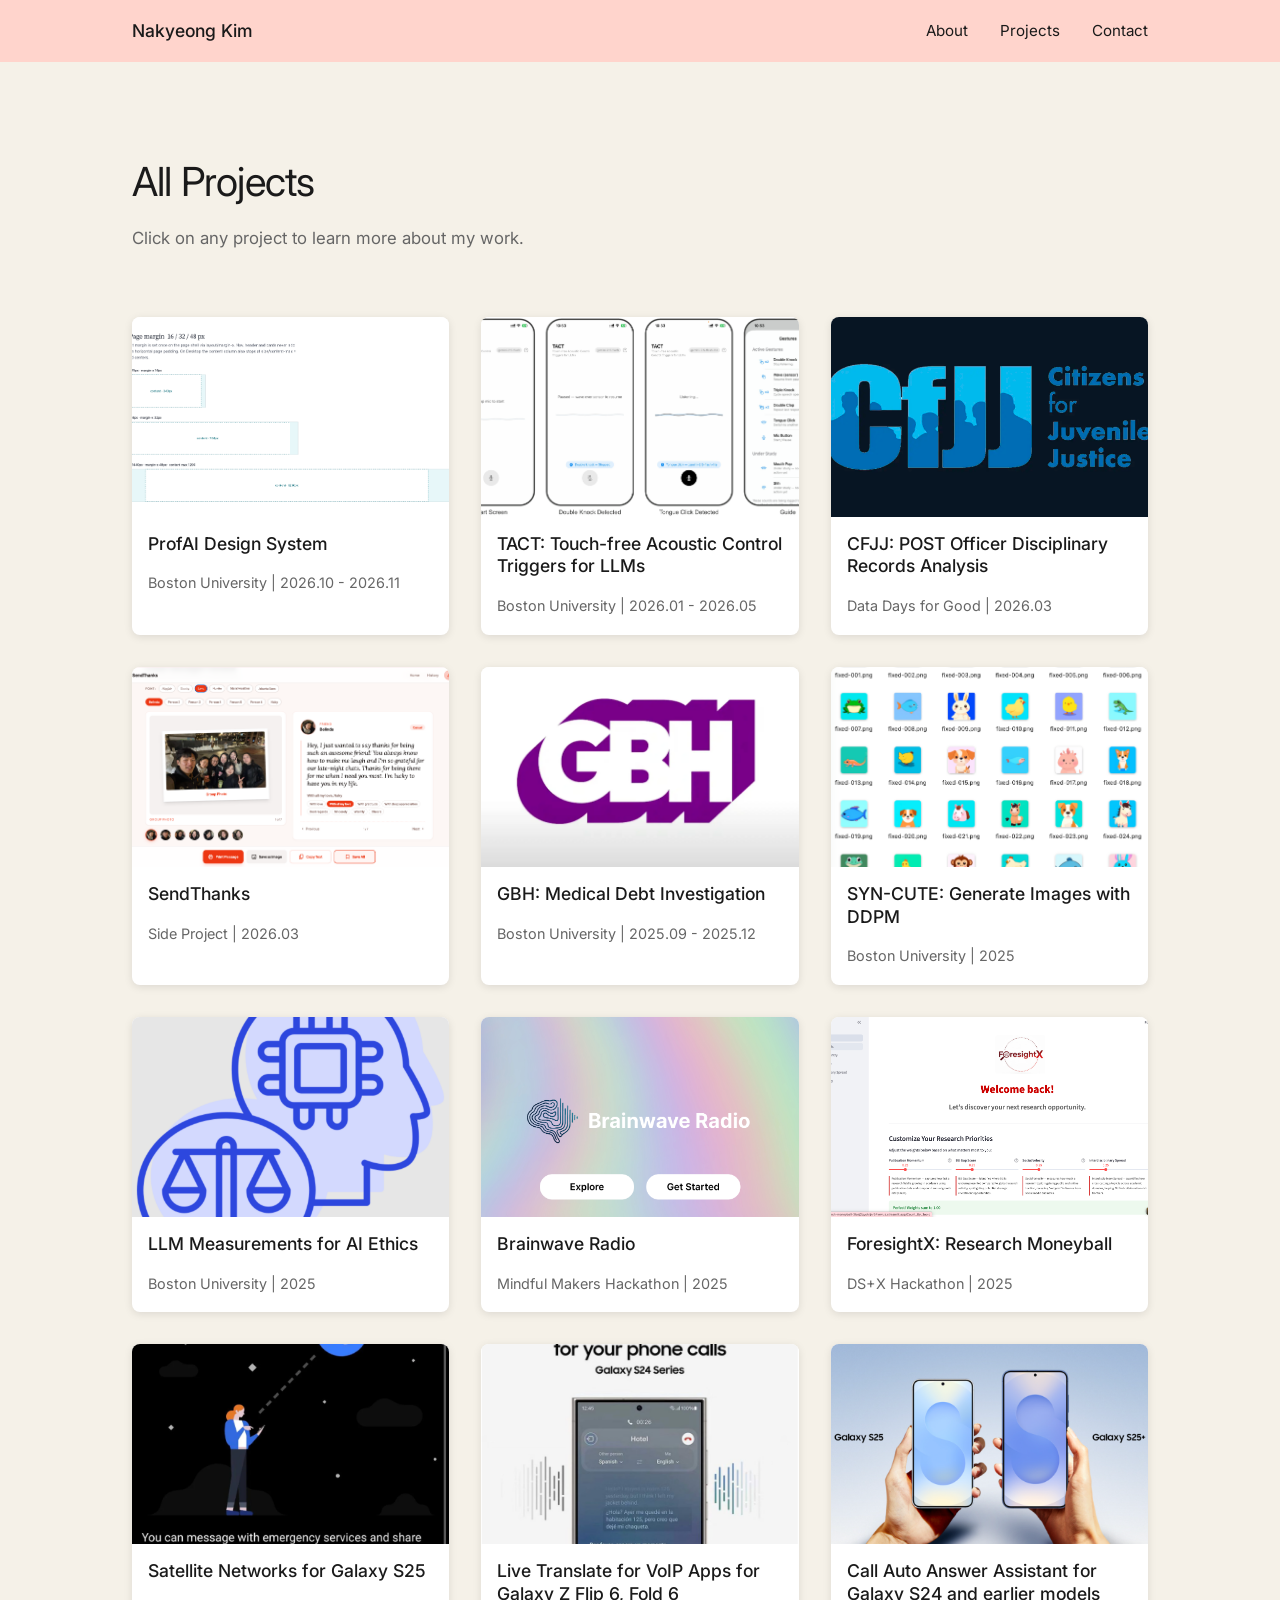
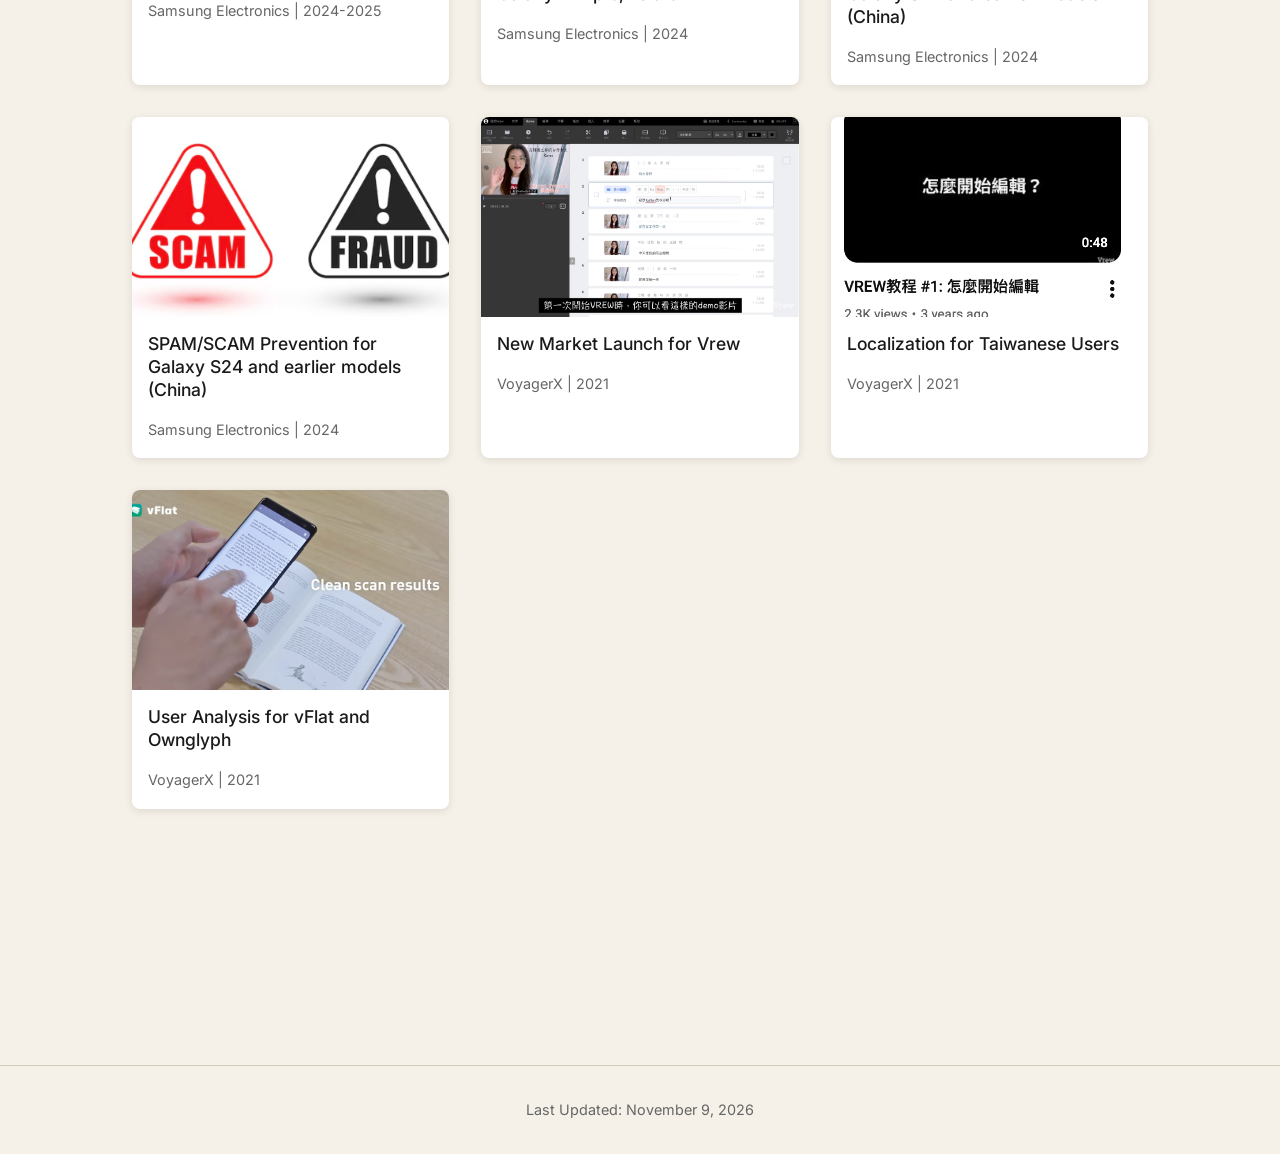
==== commit 033ffcd9: "Nov 2026 update Co-authored-by: Cursor <cursoragent@cursor.com>" ====
--- a/projects.html
+++ b/projects.html
@@ -9,7 +9,7 @@
     <link rel="preconnect" href="https://fonts.googleapis.com">
     <link rel="preconnect" href="https://fonts.gstatic.com" crossorigin>
     <link href="https://fonts.googleapis.com/css2?family=Inter:wght@300;400;500;600&display=swap" rel="stylesheet">
-    <link rel="stylesheet" href="style.css">
+    <link rel="stylesheet" href="style.css?v=5">
 </head>
 
 <body>
@@ -34,6 +34,14 @@
 
                     <div class="gallery-grid">
                         <!-- Reordered Project Cards -->
+                        <div class="gallery-card" onclick="showProject('project16')">
+                            <div class="gallery-image">
+                                <img src="images/ProfAI.png" alt="ProfAI Design System" class="project-thumbnail">
+                            </div>
+                            <h3>ProfAI Design System</h3>
+                            <p class="gallery-meta">Boston University | 2026.10 - 2026.11</p>
+                        </div>
+
                         <div class="gallery-card" onclick="showProject('project15')">
                             <div class="gallery-image">
                                 <img src="images/TACT.png" alt="TACT" class="project-thumbnail">
@@ -170,9 +178,17 @@
         </section>
     </main>
 
+    <div id="lightbox" class="lightbox" onclick="if (event.target === this) closeLightbox()">
+        <button class="lb-close" onclick="closeLightbox()" aria-label="Close">×</button>
+        <button class="lb-prev" onclick="stepLightbox(-1)" aria-label="Previous">‹</button>
+        <img id="lb-img" src="" alt="">
+        <button class="lb-next" onclick="stepLightbox(1)" aria-label="Next">›</button>
+        <div id="lb-caption" class="lightbox-caption"></div>
+    </div>
+
     <footer>
         <div class="container">
-            <p>Last Updated: August 2026</p>
+            <p>Last Updated: November 9, 2026</p>
         </div>
     </footer>
 
@@ -426,6 +442,42 @@
                     { text: "GitHub", url: "https://github.com/NakyeongKimm/Mindfulness-Hack-BrainwaveRadio" }
                 ],
                 shortTitle: "Brainwave Radio"
+            },
+            project16: {
+                title: "ProfAI Design System",
+                meta: "Boston University | 2026.10 - 2026.11",
+                role: "Product Designer (Solo)",
+                overview: "While taking the course 'Big Data Analytics', I noticed some uncomfortable points when using ProfAI, the web app my professor built and uses across multiple courses. Tracing them back, I found the cause was an inconsistent design system, with missing values for margins and no shared rules. I asked if I could fix this, defined ground rules, and reverse-engineered the live CSS and screens into a design system (tokens, rules, and components) that I delivered to the professor.",
+                responsibilities: [
+                    "Reverse-engineered the live site's CSS and screens (Chat, Prof AI calls, Library, Practice, Class) to audit inconsistencies in spacing, type, and layout.",
+                    "Defined design tokens for color, type, spacing, radius, and elevation, with light and dark themes shipped as CSS variables.",
+                    "Wrote a rule set (layout, text wrapping, header, composer, mobile, icons, in-class screen) with rule IDs so each rule can be checked in review.",
+                    "Built the component library and screens in Figma at desktop (1440) and mobile (390 x 844) in both themes, using AI prototyping and Claude as an AI harness to speed up iteration.",
+                    "Wrote a DESIGN.md handoff so developers and AI coding tools can follow the system directly."
+                ],
+                outcomes: [
+                    "The professor accepted my proposal, and the design system is now live on the website for students.",
+                    "Delivered a proposal document, a Figma file, a tokens.css file, and a DESIGN.md for ongoing development."
+                ],
+                skills: {
+                    technical: ["Design Systems", "Figma", "Reverse Engineering", "AI Prototyping", "AI Harness (Claude)", "Design Tokens", "CSS", "Dark Mode", "Responsive Design", "Documentation"],
+                    collaboration: ["Stakeholder communication", "Developer handoff", "Cross-functional collaboration"]
+                },
+                figureNote: "The PDF and images shown may be distorted from the original .fig file.",
+                figures: [
+                    { src: "images/profai/page-5.png", caption: "Ground rules: index of global and in-class rules" },
+                    { src: "images/profai/page-6.png", caption: "R1: Page margin 16 / 32 / 48 px" },
+                    { src: "images/profai/page-7.png", caption: "R2: Title width at most 50% of content" },
+                    { src: "images/profai/page-8.png", caption: "R3: Image inset 8 px" },
+                    { src: "images/profai/page-9.png", caption: "R4: Body line height 14 / 22 px" },
+                    { src: "images/profai/page-10.png", caption: "Global text-wrapping rules" },
+                    { src: "images/profai/color.png", caption: "Color tokens: light and dark themes" },
+                    { src: "images/profai/icons.png", caption: "Icon rules and catalog (Lucide, 16px, token colors)" }
+                ],
+                links: [
+                    { text: "Proposal", url: "files/ProfAI_Design_System_Proposal.pdf" }
+                ],
+                shortTitle: "ProfAI Design System"
             },
             project15: {
                 title: "TACT: Touch-free Acoustic Control Triggers for LLMs",
@@ -553,6 +605,16 @@
                     <div class="project-links">
                         ${project.links.map(link => `<a href="${link.url}" target="_blank">${link.text}</a>`).join('')}
                     </div>
+                `;
+            }
+
+            // Add figures (right after links) if they exist
+            if (project.figures && project.figures.length > 0) {
+                content += `
+                    <div class="project-figures">
+                        ${project.figures.map((f, i) => `<figure><img src="${f.src}" alt="${f.caption}" loading="lazy" onclick="openLightbox('${projectId}', ${i})"><figcaption>${f.caption}</figcaption></figure>`).join('')}
+                    </div>
+                    ${project.figureNote ? `<p class="disclaimer">${project.figureNote}</p>` : ''}
                 `;
             }
 
@@ -621,6 +683,38 @@
             window.scrollTo({ top: 0, behavior: 'smooth' });
         }
 
+        let lbProject = null, lbIndex = 0;
+
+        function openLightbox(projectId, index) {
+            lbProject = projectId;
+            lbIndex = index;
+            renderLightbox();
+            document.getElementById('lightbox').classList.add('open');
+        }
+
+        function renderLightbox() {
+            const figs = projects[lbProject].figures;
+            lbIndex = (lbIndex + figs.length) % figs.length;
+            document.getElementById('lb-img').src = figs[lbIndex].src;
+            document.getElementById('lb-caption').textContent = figs[lbIndex].caption + ' (' + (lbIndex + 1) + '/' + figs.length + ')';
+        }
+
+        function closeLightbox() {
+            document.getElementById('lightbox').classList.remove('open');
+        }
+
+        function stepLightbox(d) {
+            lbIndex += d;
+            renderLightbox();
+        }
+
+        document.addEventListener('keydown', function (e) {
+            if (!document.getElementById('lightbox').classList.contains('open')) return;
+            if (e.key === 'Escape') closeLightbox();
+            if (e.key === 'ArrowLeft') stepLightbox(-1);
+            if (e.key === 'ArrowRight') stepLightbox(1);
+        });
+
         function showGallery() {
             const galleryView = document.getElementById('gallery-view');
             const detailView = document.getElementById('project-detail-view');
--- a/style.css
+++ b/style.css
@@ -147,7 +147,7 @@
 
 /* Hero Section */
 #hero {
-    padding: var(--spacing-xl) 0 var(--spacing-lg) 0;
+    padding: var(--spacing-xl) 0 var(--spacing-sm) 0;
 }
 
 #hero h1 {
@@ -163,7 +163,7 @@
 
 /* About Section */
 #about {
-    padding: var(--spacing-md) 0;
+    padding: var(--spacing-sm) 0 var(--spacing-md) 0;
 }
 
 #about .about-content {
@@ -1009,4 +1009,96 @@
     .project-links a {
         font-size: 0.85rem;
     }
-}+}
+
+/* Project image gallery */
+.project-figures {
+    display: grid;
+    grid-template-columns: repeat(auto-fill, minmax(260px, 1fr));
+    gap: var(--spacing-sm);
+    margin: var(--spacing-sm) 0;
+}
+
+.project-figures figure {
+    margin: 0;
+}
+
+.project-figures img {
+    width: 100%;
+    aspect-ratio: 4 / 3;
+    object-fit: cover;
+    object-position: top left;
+    display: block;
+    border: 1px solid var(--color-border);
+    border-radius: 6px;
+    cursor: zoom-in;
+    transition: box-shadow 0.2s;
+}
+
+.project-figures img:hover {
+    box-shadow: 0 4px 14px rgba(0, 0, 0, 0.2);
+}
+
+/* Lightbox */
+.lightbox {
+    position: fixed;
+    inset: 0;
+    background: rgba(0, 0, 0, 0.85);
+    display: none;
+    align-items: center;
+    justify-content: center;
+    flex-direction: column;
+    z-index: 2000;
+    padding: 2rem;
+}
+
+.lightbox.open {
+    display: flex;
+}
+
+.lightbox img {
+    max-width: 94vw;
+    max-height: 82vh;
+    background: white;
+    border-radius: 6px;
+}
+
+.lightbox-caption {
+    color: white;
+    margin-top: 0.8rem;
+    font-size: 0.95rem;
+    text-align: center;
+}
+
+.lightbox button {
+    position: absolute;
+    background: rgba(255, 255, 255, 0.15);
+    color: white;
+    border: none;
+    font-size: 1.8rem;
+    width: 2.8rem;
+    height: 2.8rem;
+    border-radius: 50%;
+    cursor: pointer;
+}
+
+.lightbox button:hover {
+    background: rgba(255, 255, 255, 0.3);
+}
+
+.lightbox .lb-close { top: 1rem; right: 1rem; }
+.lightbox .lb-prev { left: 1rem; top: 50%; }
+.lightbox .lb-next { right: 1rem; top: 50%; }
+
+.project-figures figcaption {
+    font-size: 0.85rem;
+    color: var(--color-text-light);
+    margin-top: 0.3rem;
+}
+
+.disclaimer {
+    font-size: 0.75rem;
+    font-style: italic;
+    color: #999;
+    margin: 0.4rem 0 0;
+}
